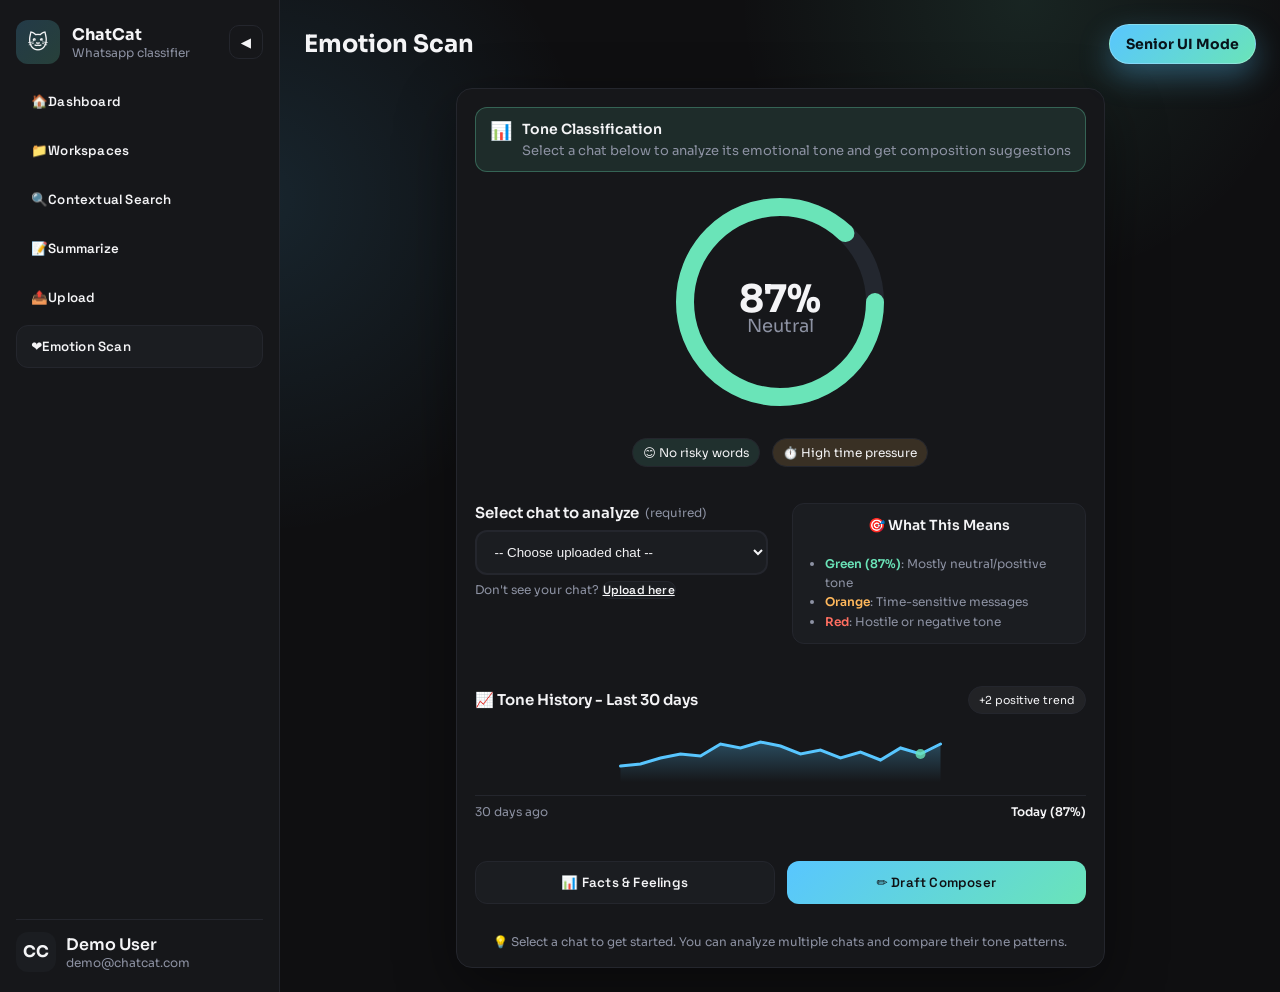
==== pages/emotion-scan.html @ b4cfa8ca "feat: made senior ui button bigger and more obvious for old people" ====
<!DOCTYPE html>
<html lang="en">
<head>
  <meta charset="UTF-8" />
  <meta name="viewport" content="width=device-width, initial-scale=1.0" />
  <title>ChatCat · Emotion Scan</title>
  <link rel="preconnect" href="https://fonts.googleapis.com" />
  <link rel="preconnect" href="https://fonts.gstatic.com" crossorigin />
  <link href="https://fonts.googleapis.com/css2?family=Sora:wght@400;500;600;700&family=Space+Grotesk:wght@400;500;600&display=swap" rel="stylesheet" />
  <link rel="stylesheet" href="../styles.css" />
</head>
<body>
  <div class="app" id="app">
    <aside class="sidebar" aria-label="Primary navigation">
      <div class="brand">
        <div class="logo">🐱</div>
        <div>
          <p class="brand__name">ChatCat</p>
          <p class="brand__meta">Whatsapp classifier</p>
        </div>
        <button class="sidebar__toggle" id="sidebarToggle" aria-label="Collapse sidebar">◀</button>
      </div>
      <nav class="nav">
        <button class="nav__item" data-page="dashboard" onclick="location.href='../index.html'">Dashboard</button>
        <button class="nav__item" data-page="workspaces" onclick="location.href='workspaces.html'">Workspaces</button>
        <button class="nav__item" data-page="search" onclick="location.href='contextual-search.html'">Contextual Search</button>
        <button class="nav__item" data-page="summarize" onclick="location.href='summarize.html'">Summarize</button>
        <button class="nav__item" data-page="upload" onclick="location.href='upload.html'">Upload</button>
        <button class="nav__item active" data-page="emotion" onclick="location.href='emotion-scan.html'">Emotion Scan</button>
      </nav>
      <div class="sidebar__footer">
        <div class="user">
          <div class="avatar">CC</div>
          <div>
            <p class="user__name">Demo User</p>
            <p class="user__meta">demo@chatcat.com</p>
          </div>
        </div>
      </div>
    </aside>

    <main class="main">
      <!-- EMOTION SCAN MULTI-PAGE -->
      <div class="page active" id="emotion-main" data-page="emotion-main">
        <header class="topbar">
          <h2>Emotion Scan</h2>
          <div class="topbar__actions">
            <label class="senior-toggle-btn">
              <input type="checkbox" class="senior-toggle-input" />
              <span>Senior UI Mode</span>
            </label>
          </div>
        </header>
        <section class="panel" style="max-width: 700px; margin: 0 auto;">
          <!-- Info banner -->
          <div style="background: rgba(106, 228, 184, 0.1); border: 1px solid rgba(106, 228, 184, 0.3); border-radius: 12px; padding: 12px 14px; margin-bottom: 20px; display: flex; gap: 10px; align-items: flex-start;">
            <span style="font-size: 18px; flex-shrink: 0;">📊</span>
            <div>
              <p style="margin: 0 0 4px; font-weight: 600; color: var(--text); font-size: 14px;">Tone Classification</p>
              <p style="margin: 0; font-size: 13px; color: var(--muted);">Select a chat below to analyze its emotional tone and get composition suggestions</p>
            </div>
          </div>

          <div style="display: flex; flex-direction: column; align-items: center; gap: 18px;">
            <!-- Main gauge -->
            <div style="width: 220px; height: 220px; position: relative;">
              <!-- SVG Circular Gauge -->
              <svg width="220" height="220" viewBox="0 0 220 220">
                <circle cx="110" cy="110" r="95" stroke="#23272f" stroke-width="18" fill="none"/>
                <circle cx="110" cy="110" r="95" stroke="#6ae4b8" stroke-width="18" fill="none" stroke-dasharray="597" stroke-dashoffset="78" stroke-linecap="round"/>
                <text x="110" y="110" text-anchor="middle" dominant-baseline="middle" font-size="38" font-weight="700" fill="#f4f4f6">87%</text>
                <text x="110" y="140" text-anchor="middle" font-size="18" fill="#8d92a3">Neutral</text>
              </svg>
              <div style="position: absolute; top: 0; left: 0; width: 100%; height: 100%; pointer-events: none;"></div>
            </div>

            <!-- Status badges -->
            <div style="display: flex; gap: 12px; margin-top: 8px; flex-wrap: wrap; justify-content: center;">
              <span class="pill pill--success" title="No risky or hostile words detected in this chat">😊 No risky words</span>
              <span class="pill pill--warning" title="High time-sensitive messages detected">⏱️ High time pressure</span>
            </div>

            <!-- Selection section -->
            <div style="display: flex; align-items: flex-start; gap: 24px; width: 100%; margin-top: 18px;">
              <div style="flex: 1;">
                <label for="chatSelect" class="muted" style="font-size: 15px; display: flex; align-items: center; gap: 6px;">
                  <span style="font-weight: 600; color: var(--text);">Select chat to analyze</span>
                  <span style="font-weight: 400; font-size: 12px;">(required)</span>
                </label>
                <select id="chatSelect" style="width: 100%; margin-top: 8px; padding: 12px 14px; border-radius: 12px; background: var(--panel-strong); color: var(--text); border: 2px solid var(--border); transition: all 0.2s; cursor: pointer;" title="Choose which WhatsApp export to analyze" onmouseover="this.style.borderColor='var(--accent)'" onmouseout="this.style.borderColor='var(--border)'">
                  <option value="">-- Choose uploaded chat --</option>
                  <option value="Sim Family GC">Sim Family GC (5 MB)</option>
                  <option value="Church Group">Church Group (15 MB)</option>
                  <option value="Work Group Chat">Work Group Chat (25 MB)</option>
                  <option value="Old Friends Reunion">Old Friends Reunion (5 MB)</option>
                  <option value="Mahjong Nights">Mahjong Nights (4 MB)</option>
                </select>
                <p class="muted" style="font-size: 12px; margin: 6px 0 0; text-align: left;">Don't see your chat? <button class="ghost" style="font-size: 12px; padding: 0; text-decoration: underline;" title="Upload more chats" onclick="location.href='upload.html'"">Upload here</button></p>
              </div>
              <div style="flex: 1;">
                <div class="card" style="min-height: 100px; display: flex; flex-direction: column;">
                  <h4 style="margin: 0 0 8px; font-size: 14px; font-weight: 600;">🎯 What This Means</h4>
                  <ul style="margin: 0; padding-left: 16px; color: var(--muted); font-size: 12px; line-height: 1.6; flex: 1;">
                    <li><span style="color: #6ae4b8; font-weight: 600;">Green (87%)</span>: Mostly neutral/positive tone</li>
                    <li><span style="color: #ffb85c; font-weight: 600;">Orange</span>: Time-sensitive messages</li>
                    <li><span style="color: #ff6f61; font-weight: 600;">Red</span>: Hostile or negative tone</li>
                  </ul>
                </div>
              </div>
            </div>

            <!-- Trend section -->
            <div style="width: 100%; margin-top: 24px;">
              <div style="display: flex; align-items: center; justify-content: space-between; margin-bottom: 12px;">
                <span style="font-weight: 600; color: var(--text); font-size: 15px;">📈 Tone History - Last 30 days</span>
                <span class="pill pill--ghost" style="font-size: 11px;">+2 positive trend</span>
              </div>
              <!-- Sparkline -->
              <svg width="100%" height="56" viewBox="0 0 320 56" style="background: none; margin-bottom: 8px;">
                <defs>
                  <linearGradient id="sparklineGradient" x1="0%" y1="0%" x2="0%" y2="100%">
                    <stop offset="0%" style="stop-color:#58c6ff;stop-opacity:0.3" />
                    <stop offset="100%" style="stop-color:#58c6ff;stop-opacity:0" />
                  </linearGradient>
                </defs>
                <polyline points="0,40 20,38 40,32 60,28 80,30 100,18 120,22 140,16 160,20 180,28 200,24 220,32 240,26 260,34 280,22 300,28 320,18" fill="none" stroke="#58c6ff" stroke-width="3" stroke-linecap="round"/>
                <polygon points="0,40 20,38 40,32 60,28 80,30 100,18 120,22 140,16 160,20 180,28 200,24 220,32 240,26 260,34 280,22 300,28 320,18 320,56 0,56" fill="url(#sparklineGradient)"/>
                <circle cx="300" cy="28" r="5" fill="#6ae4b8" opacity="0.8"/>
              </svg>
              <div style="display: flex; justify-content: space-between; padding-top: 8px; border-top: 1px solid var(--border);">
                <span class="muted" style="font-size: 12px;">30 days ago</span>
                <span class="muted" style="font-size: 12px; font-weight: 600; color: var(--text);">Today (87%)</span>
              </div>
            </div>

            <!-- Action buttons -->
            <div style="display: flex; gap: 12px; width: 100%; margin-top: 24px;">
              <button class="ghost" id="toFactsFeelingsBtn" style="flex: 1; padding: 12px 16px;" title="See facts, feelings, and action items from this chat">📊 Facts & Feelings</button>
              <button class="primary" id="toDraftComposerBtn" style="flex: 1; padding: 12px 16px;" title="Start composing a message with tone guidance">✏️ Draft Composer</button>
            </div>

            <!-- Help text -->
            <p class="muted" style="font-size: 12px; text-align: center; margin: 12px 0 0;">💡 Select a chat to get started. You can analyze multiple chats and compare their tone patterns.</p>
          </div>
        </section>
      </div>

      <!-- SCREEN 2: FACTS/FEELINGS/REQUESTS -->
      <div class="page" id="emotion-facts-feelings" data-page="emotion-facts-feelings">
        <header class="topbar">
          <button class="ghost" id="backToMainBtn" style="margin-right: 12px;" title="Return to tone analysis">← Back</button>
          <h2 id="s2ChatTitle">Chat Analysis</h2>
          <span class="pill pill--ghost" style="margin-left: auto;">⏱️ Last 24 hours</span>
        </header>

        <!-- Overview metrics -->
        <section class="panel">
          <div class="workspace-stat" style="margin-top: 0;">
            <div class="stat-box">
              <div class="stat-label">Events Detected</div>
              <p class="stat-value">24</p>
            </div>
            <div class="stat-box">
              <div class="stat-label">Tone Distribution</div>
              <p class="stat-value" style="font-size: 16px;">Mostly positive</p>
            </div>
            <div class="stat-box">
              <div class="stat-label">Action Items</div>
              <p class="stat-value">7</p>
            </div>
          </div>
        </section>

        <!-- Main content grid -->
        <section class="panel">
          <div style="display: grid; grid-template-columns: 1fr 1fr 1fr; gap: 20px;">
            
            <!-- FACTS Column -->
            <div style="display: flex; flex-direction: column;">
              <h3 style="margin: 0 0 14px; display: flex; align-items: center; gap: 8px;">
                <span style="font-size: 22px;">📅</span>
                <span>Facts</span>
                <span class="pill" style="margin-left: auto; font-size: 11px; padding: 4px 8px;">12</span>
              </h3>
              <div class="message-list" id="factsList" style="flex: 1; gap: 8px;">
                <div class="message-item" style="display: flex; justify-content: space-between; align-items: flex-start;">
                  <div style="flex: 1;">
                    <div class="message-sender" style="margin-bottom: 4px;">6:30 PM</div>
                    <p style="margin: 0; font-size: 14px;">Team meeting scheduled</p>
                  </div>
                </div>
                <div class="message-item" style="display: flex; justify-content: space-between; align-items: flex-start;">
                  <div style="flex: 1;">
                    <div class="message-sender" style="margin-bottom: 4px;">Dec 10</div>
                    <p style="margin: 0; font-size: 14px;">Project deadline moved</p>
                  </div>
                </div>
                <div class="message-item" style="display: flex; justify-content: space-between; align-items: flex-start;">
                  <div style="flex: 1;">
                    <div class="message-sender" style="margin-bottom: 4px;">Dec 8</div>
                    <p style="margin: 0; font-size: 14px;">Budget approval received</p>
                  </div>
                </div>
              </div>
              <p class="muted" style="font-size: 12px; margin-top: 10px; text-align: center;">← Scroll for more</p>
            </div>

            <!-- FEELINGS Column -->
            <div style="display: flex; flex-direction: column;">
              <h3 style="margin: 0 0 14px; display: flex; align-items: center; gap: 8px;">
                <span style="font-size: 22px;">❤️</span>
                <span>Feelings</span>
              </h3>
              <div id="feelingsList" style="flex: 1; display: flex; flex-direction: column; gap: 10px;">
                <div class="emotion__item" style="cursor: pointer; transition: all 0.2s;" onmouseover="this.style.borderColor='var(--accent)'" onmouseout="this.style.borderColor='var(--border)'">
                  <div style="display: flex; gap: 6px; align-items: center; margin-bottom: 8px;">
                    <span style="font-size: 20px;">😊</span>
                    <span style="font-size: 20px;">😌</span>
                  </div>
                  <p style="margin: 0; font-weight: 600; color: var(--text); font-size: 14px;">Optimistic & Relief</p>
                  <p style="margin: 4px 0 0; font-size: 12px; color: var(--muted);">8 messages</p>
                </div>
                <div class="emotion__item" style="cursor: pointer; transition: all 0.2s;" onmouseover="this.style.borderColor='var(--accent)'" onmouseout="this.style.borderColor='var(--border)'">
                  <div style="display: flex; gap: 6px; align-items: center; margin-bottom: 8px;">
                    <span style="font-size: 20px;">😰</span>
                  </div>
                  <p style="margin: 0; font-weight: 600; color: var(--text); font-size: 14px;">Worried</p>
                  <p style="margin: 4px 0 0; font-size: 12px; color: var(--muted);">2 messages</p>
                </div>
                <div class="emotion__item" style="cursor: pointer; transition: all 0.2s;" onmouseover="this.style.borderColor='var(--accent)'" onmouseout="this.style.borderColor='var(--border)'">
                  <div style="display: flex; gap: 6px; align-items: center; margin-bottom: 8px;">
                    <span style="font-size: 20px;">😐</span>
                  </div>
                  <p style="margin: 0; font-weight: 600; color: var(--text); font-size: 14px;">Neutral</p>
                  <p style="margin: 4px 0 0; font-size: 12px; color: var(--muted);">12 messages</p>
                </div>
              </div>
            </div>

            <!-- REQUESTS Column -->
            <div style="display: flex; flex-direction: column;">
              <h3 style="margin: 0 0 14px; display: flex; align-items: center; gap: 8px;">
                <span style="font-size: 22px;">📝</span>
                <span>Requests</span>
                <span class="pill pill--warning" style="margin-left: auto; font-size: 11px; padding: 4px 8px;">3 Open</span>
              </h3>
              <div class="message-list" id="requestsList" style="flex: 1; gap: 8px;">
                <div class="message-item" style="display: flex; flex-direction: column; gap: 8px;">
                  <p style="margin: 0; font-size: 14px; font-weight: 500;">Contact Jeff about budget</p>
                  <button class="primary" style="font-size: 11px; padding: 8px 12px; width: 100%;" title="Set a reminder for this action">🔔 Set Reminder</button>
                </div>
                <div class="message-item" style="display: flex; flex-direction: column; gap: 8px;">
                  <p style="margin: 0; font-size: 14px; font-weight: 500;">Follow up on client feedback</p>
                  <button class="primary" style="font-size: 11px; padding: 8px 12px; width: 100%;" title="Set a reminder for this action">🔔 Set Reminder</button>
                </div>
                <div class="message-item" style="display: flex; flex-direction: column; gap: 8px;">
                  <p style="margin: 0; font-size: 14px; font-weight: 500;">Review final designs</p>
                  <button class="primary" style="font-size: 11px; padding: 8px 12px; width: 100%;" title="Set a reminder for this action">🔔 Set Reminder</button>
                </div>
              </div>
            </div>
          </div>

          <!-- Timeline visualization -->
          <div style="margin-top: 24px; padding-top: 16px; border-top: 1px solid var(--border);">
            <h4 style="margin: 0 0 12px; display: flex; align-items: center; gap: 6px;">
              <span style="font-size: 16px;">⏰</span>
              Conversation Timeline
            </h4>
            <svg width="100%" height="60" viewBox="0 0 600 60" style="background: none; overflow: visible;">
              <!-- Background timeline -->
              <line x1="10" y1="30" x2="590" y2="30" stroke="var(--border)" stroke-width="2"/>
              
              <!-- Events on timeline -->
              <circle cx="50" cy="30" r="6" fill="#58c6ff" style="cursor: pointer;" title="Team meeting"/>
              <text x="50" y="48" text-anchor="middle" font-size="11" fill="var(--muted)">6:30 AM</text>
              
              <circle cx="150" cy="30" r="6" fill="#6ae4b8" style="cursor: pointer;" title="Positive feedback"/>
              <text x="150" y="48" text-anchor="middle" font-size="11" fill="var(--muted)">10 AM</text>
              
              <circle cx="280" cy="30" r="6" fill="#ffb85c" style="cursor: pointer;" title="Request for budget review"/>
              <text x="280" y="48" text-anchor="middle" font-size="11" fill="var(--muted)">2 PM</text>
              
              <circle cx="420" cy="30" r="6" fill="#6ae4b8" style="cursor: pointer;" title="Deadline extended"/>
              <text x="420" y="48" text-anchor="middle" font-size="11" fill="var(--muted)">6 PM</text>
              
              <circle cx="550" cy="30" r="6" fill="#58c6ff" style="cursor: pointer;" title="Final confirmation"/>
              <text x="550" y="48" text-anchor="middle" font-size="11" fill="var(--muted)">10 PM</text>
            </svg>
            <div style="display: flex; gap: 16px; margin-top: 12px; padding-top: 12px; border-top: 1px solid var(--border);">
              <div style="display: flex; align-items: center; gap: 6px; font-size: 12px;">
                <span style="width: 8px; height: 8px; border-radius: 50%; background: #58c6ff;"></span>
                <span class="muted">Neutral</span>
              </div>
              <div style="display: flex; align-items: center; gap: 6px; font-size: 12px;">
                <span style="width: 8px; height: 8px; border-radius: 50%; background: #6ae4b8;"></span>
                <span class="muted">Positive</span>
              </div>
              <div style="display: flex; align-items: center; gap: 6px; font-size: 12px;">
                <span style="width: 8px; height: 8px; border-radius: 50%; background: #ffb85c;"></span>
                <span class="muted">Action Needed</span>
              </div>
            </div>
          </div>
        </section>
      </div>

      <!-- SCREEN 3: DRAFT COMPOSER -->
      <div class="page" id="emotion-draft-composer" data-page="emotion-draft-composer">
        <header class="topbar">
          <button class="ghost" id="backToMainBtn2" style="margin-right: 12px;" title="Return to tone analysis">← Back</button>
          <h2>Draft Composer</h2>
          <span class="pill pill--ghost" style="margin-left: auto;" title="Compose and refine your message">📝 Step 2 of 4</span>
        </header>
        <section class="panel" style="max-width: 900px; margin: 0 auto;">
          <!-- Information banner -->
          <div style="background: rgba(106, 228, 184, 0.1); border: 1px solid rgba(106, 228, 184, 0.3); border-radius: 12px; padding: 12px 14px; margin-bottom: 20px; display: flex; gap: 10px; align-items: flex-start;">
            <span style="font-size: 18px; flex-shrink: 0;">💡</span>
            <div>
              <p style="margin: 0 0 4px; font-weight: 600; color: var(--text); font-size: 14px;">Tip: Choose a tone that matches your recipient</p>
              <p style="margin: 0; font-size: 13px; color: var(--muted);">The AI will help you refine your message in the next step</p>
            </div>
          </div>

          <div style="display: grid; grid-template-columns: 2fr 1fr; gap: 24px;">
            <!-- LEFT: Rich text editor -->
            <div>
              <label style="font-weight: 600; color: var(--text); font-size: 15px; display: block; margin-bottom: 8px; display: flex; align-items: center; gap: 6px;">
                <span>Compose your message</span>
                <span class="muted" style="font-weight: 400; font-size: 12px;">(approx. 80 chars)</span>
              </label>
              <div style="background: var(--panel-strong); border: 2px solid var(--border); border-radius: 12px; overflow: hidden; transition: all 0.2s;" onmouseover="this.style.borderColor='var(--accent)'" onmouseout="this.style.borderColor='var(--border)'">
                <div style="display: flex; gap: 8px; padding: 12px; border-bottom: 1px solid var(--border); background: var(--panel); flex-wrap: wrap;">
                  <button class="ghost" style="font-size: 12px; padding: 6px 8px; border-radius: 8px;" title="Bold text"><strong>B</strong></button>
                  <button class="ghost" style="font-size: 12px; padding: 6px 8px; border-radius: 8px;" title="Italic text"><em>I</em></button>
                  <button class="ghost" style="font-size: 12px; padding: 6px 8px; border-radius: 8px;" title="Underline text"><u>U</u></button>
                  <div style="width: 1px; background: var(--border);"></div>
                  <button class="ghost" style="font-size: 12px; padding: 6px 8px; border-radius: 8px;" title="Bullet list">∘ List</button>
                  <button class="ghost" style="font-size: 12px; padding: 6px 8px; border-radius: 8px;" title="Numbered list">1. List</button>
                </div>
                <textarea id="draftText" style="width: 100%; min-height: 180px; padding: 12px; border: none; background: var(--panel-strong); color: var(--text); resize: vertical; font-family: inherit; font-size: 14px; line-height: 1.6;" placeholder="Type your message here...&#10;Example: 'Can we discuss the budget proposal before Friday?'">This deadline is unreasonable pls lah what is this nonsense, I'm drowning in tasks and can't focus because ADHD brain says no.</textarea>
              </div>
              <div style="display: flex; justify-content: space-between; margin-top: 8px;">
                <span class="muted" style="font-size: 12px;">Character count: <span id="charCount">147</span>/500</span>
                <button class="ghost" style="font-size: 12px;" title="Clear message">Clear</button>
              </div>
            </div>

            <!-- RIGHT: Tone presets & settings -->
            <div style="display: flex; flex-direction: column;">
              <label style="font-weight: 600; color: var(--text); font-size: 15px; display: block; margin-bottom: 10px; display: flex; align-items: center; gap: 6px;">
                <span>Tone</span>
                <span class="muted" style="font-weight: 400; font-size: 12px;">(required)</span>
              </label>
              <div style="display: flex; flex-direction: column; gap: 8px; margin-bottom: 20px;">
                <button class="pill" style="justify-content: flex-start; padding: 12px 14px; border-radius: 12px; background: transparent; border: 1px solid var(--border); transition: all 0.2s; cursor: pointer;" title="Charming, warm tone" onmouseover="this.style.borderColor='var(--accent)'" onmouseout="this.style.borderColor='var(--border)'">💋 Flirty</button>
                <button class="pill" style="justify-content: flex-start; padding: 12px 14px; border-radius: 12px; background: var(--panel-strong); border: 2px solid var(--accent);" title="Selected tone">😊 Friendly</button>
                <button class="pill" style="justify-content: flex-start; padding: 12px 14px; border-radius: 12px; background: transparent; border: 1px solid var(--border); transition: all 0.2s; cursor: pointer;" title="Professional, formal tone" onmouseover="this.style.borderColor='var(--accent)'" onmouseout="this.style.borderColor='var(--border)'">💼 Work</button>
                <button class="pill" style="justify-content: flex-start; padding: 12px 14px; border-radius: 12px; background: transparent; border: 1px solid var(--border); transition: all 0.2s; cursor: pointer;" title="Casual, warm tone" onmouseover="this.style.borderColor='var(--accent)'" onmouseout="this.style.borderColor='var(--border)'">👨‍👩‍👧 Family</button>
              </div>

              <label style="font-weight: 600; color: var(--text); font-size: 15px; display: block; margin-bottom: 10px; display: flex; align-items: center; gap: 6px;">
                <span>Recipient</span>
                <span class="muted" style="font-weight: 400; font-size: 12px;">(optional)</span>
              </label>
              <select style="width: 100%; padding: 10px 12px; border-radius: 10px; background: var(--panel-strong); color: var(--text); border: 2px solid var(--border); margin-bottom: 20px; cursor: pointer; transition: all 0.2s;" title="Select who will receive this message">
                <option>-- Select recipient --</option>
                <option>Jeff (Manager)</option>
                <option>Team (5 people)</option>
                <option>Client</option>
              </select>
              <button class="primary block" id="toRewriteSuggestionsBtn" style="margin-top: auto;" title="Get AI suggestions for your message">→ View Suggestions</button>
            </div>
          </div>
        </section>
      </div>

      <!-- SCREEN 4: REWRITE SUGGESTIONS -->
      <div class="page" id="emotion-rewrite" data-page="emotion-rewrite">
        <header class="topbar">
          <button class="ghost" id="backToComposerBtn" style="margin-right: 12px;" title="Edit your message">← Back</button>
          <h2>Rewrite Suggestions</h2>
          <span class="pill pill--ghost" style="margin-left: auto;" title="AI-powered refinements">🤖 Step 3 of 4</span>
        </header>
        <section class="panel" style="max-width: 1000px; margin: 0 auto;">
          <!-- Comparison info -->
          <div style="background: rgba(88, 198, 255, 0.1); border: 1px solid rgba(88, 198, 255, 0.3); border-radius: 12px; padding: 12px 14px; margin-bottom: 20px; display: flex; gap: 10px; align-items: flex-start;">
            <span style="font-size: 18px; flex-shrink: 0;">✨</span>
            <div>
              <p style="margin: 0 0 4px; font-weight: 600; color: var(--text); font-size: 14px;">AI-refined version</p>
              <p style="margin: 0; font-size: 13px; color: var(--muted);">Compare your original with the suggested rewrite. Edit to fit your style.</p>
            </div>
          </div>

          <div style="display: grid; grid-template-columns: 1.2fr 1.2fr 0.8fr; gap: 20px;">
            <!-- LEFT: Original -->
            <div>
              <h4 style="margin: 0 0 12px; display: flex; align-items: center; gap: 6px;">
                <span>Your Original</span>
                <span class="muted" style="font-size: 12px; font-weight: 400;">(147 chars)</span>
              </h4>
              <div style="padding: 14px; border-radius: 12px; background: var(--panel-strong); border: 1px solid var(--border); min-height: 180px; color: var(--muted); font-size: 14px; line-height: 1.6;">
                <p style="margin: 0;">This deadline is unreasonable pls lah what is this nonsense, I'm drowning in tasks and can't focus because ADHD brain says no.</p>
              </div>
              <div style="display: flex; gap: 8px; margin-top: 10px;">
                <span class="pill pill--ghost" style="font-size: 11px;">More verbose</span>
                <span class="pill pill--ghost" style="font-size: 11px;">Cautious tone</span>
              </div>
            </div>

            <!-- CENTER: Suggested -->
            <div>
              <h4 style="margin: 0 0 12px; display: flex; align-items: center; gap: 6px;">
                <span>✨ Suggested</span>
                <span class="muted" style="font-size: 12px; font-weight: 400;">(84 chars)</span>
              </h4>
              <textarea style="width: 100%; min-height: 180px; padding: 14px; border-radius: 12px; background: var(--panel-strong); border: 2px solid var(--accent); color: var(--text); resize: none; font-size: 14px; line-height: 1.6; font-family: inherit;" title="Edit this suggestion to your liking">I wanted to discuss the deadline for the project. I'm currently managing multiple priorities and finding it challenging to focus due to ADHD-related difficulties. Could we review the timeline or priorities to ensure quality delivery?</textarea>
              <div style="display: flex; gap: 8px; margin-top: 10px;">
                <span class="pill pill--success" style="font-size: 11px;">37% shorter</span>
                <span class="pill pill--success" style="font-size: 11px;">Clear & direct</span>
              </div>
            </div>

            <!-- RIGHT: Tone options -->
            <div style="display: flex; flex-direction: column;">
              <h4 style="margin: 0 0 12px; display: flex; align-items: center; gap: 6px;">
                <span>Tone</span>
              </h4>
              <div style="display: flex; flex-direction: column; gap: 8px; margin-bottom: 20px;">
                <button class="pill" style="justify-content: center; padding: 10px 12px; border-radius: 10px; background: linear-gradient(135deg, rgba(88, 198, 255, 0.15), rgba(106, 228, 184, 0.15)); border: 2px solid var(--accent); cursor: pointer; transition: all 0.2s;" title="Selected: Direct and to the point">Direct</button>
                <button class="pill" style="justify-content: center; padding: 10px 12px; border-radius: 10px; background: transparent; border: 1px solid var(--border); cursor: pointer; transition: all 0.2s;" title="Polite and courteous">Polite</button>
                <button class="pill" style="justify-content: center; padding: 10px 12px; border-radius: 10px; background: transparent; border: 1px solid var(--border); cursor: pointer; transition: all 0.2s;" title="Relaxed and friendly">Casual</button>
              </div>
              <button class="primary block" id="toPreviewBtn" style="margin-top: auto;" title="Accept this version and proceed">→ Use This Version</button>
              <button class="ghost block" id="editDraftBtn" style="margin-top: 8px;" title="Edit message again">← Edit Draft</button>
            </div>
          </div>
        </section>
      </div>

      <!-- SCREEN 5: PRE-SEND PREVIEW -->
      <div class="page" id="emotion-preview" data-page="emotion-preview">
        <header class="topbar">
          <button class="ghost" id="backToRewriteBtn" style="margin-right: 12px;" title="Adjust refinements">← Back</button>
          <h2>Ready to Send</h2>
          <span class="pill pill--success" style="margin-left: auto;" title="Final step">✓ Step 4 of 4</span>
        </header>
        <section class="panel" style="max-width: 650px; margin: 0 auto;">
          <!-- Success banner -->
          <div style="background: rgba(106, 228, 184, 0.1); border: 1px solid rgba(106, 228, 184, 0.3); border-radius: 12px; padding: 14px 16px; margin-bottom: 20px; display: flex; gap: 10px; align-items: flex-start;">
            <span style="font-size: 20px; flex-shrink: 0;">✓</span>
            <div>
              <p style="margin: 0 0 4px; font-weight: 600; color: var(--text); font-size: 14px;">Message ready to send</p>
              <p style="margin: 0; font-size: 13px; color: var(--muted);">Your message is clear and well-toned. You can send it now or make final adjustments.</p>
            </div>
          </div>

          <div style="display: flex; flex-direction: column; align-items: center; gap: 18px;">
            <!-- Message preview in chat bubble -->
            <div style="width: 100%; max-width: 480px;">
              <p class="muted" style="font-size: 12px; margin: 0 0 8px; text-align: center;">Message preview</p>
              <div style="background: linear-gradient(135deg, rgba(88, 198, 255, 0.12), rgba(106, 228, 184, 0.08)); border: 1px solid var(--border); border-radius: 16px; padding: 16px 18px; width: 100%;">
                <p style="margin: 0; font-size: 15px; line-height: 1.6; color: var(--text); font-weight: 500;">I wanted to discuss the deadline for [project]. I'm currently managing multiple priorities and finding it challenging to focus due to ADHD-related difficulties. Could we review the timeline or priorities to ensure quality delivery?</p>
              </div>
            </div>

            <!-- Tone & recipient info -->
            <div style="display: flex; gap: 12px; width: 100%; justify-content: center;">
              <div style="display: flex; align-items: center; gap: 8px; padding: 10px 14px; border-radius: 20px; background: var(--panel-strong); border: 1px solid var(--border);">
                <span style="width: 8px; height: 8px; border-radius: 50%; background: #58c6ff;"></span>
                <span style="font-weight: 600; font-size: 13px; color: var(--text);">Direct & Professional</span>
              </div>
              <div style="display: flex; align-items: center; gap: 8px; padding: 10px 14px; border-radius: 20px; background: var(--panel-strong); border: 1px solid var(--border);">
                <span style="font-size: 16px;">👤</span>
                <span style="font-weight: 600; font-size: 13px; color: var(--text);">Jeff (Manager)</span>
              </div>
            </div>

            <!-- Tone adjustments -->
            <div style="width: 100%; background: var(--panel-strong); border: 1px solid var(--border); border-radius: 12px; padding: 14px;">
              <p style="margin: 0 0 12px; font-weight: 600; color: var(--text); font-size: 13px;">Fine-tune tone (optional)</p>
              <div style="display: flex; gap: 8px;">
                <label class="toggle" style="margin: 0; flex: 1;" title="Make the message more friendly">
                  <input type="radio" name="adjustment" />
                  <span>Soften tone</span>
                </label>
                <label class="toggle" style="margin: 0; flex: 1;" title="Reduce word count">
                  <input type="radio" name="adjustment" />
                  <span>More concise</span>
                </label>
              </div>
            </div>

            <!-- Action buttons -->
            <div style="display: flex; gap: 12px; width: 100%;">
              <button class="primary" style="flex: 1; padding: 12px 16px;" title="Copy message to clipboard">📋 Copy to Clipboard</button>
              <button class="ghost" id="backToComposerFromPreviewBtn" style="flex: 1; padding: 12px 16px;" title="Go back and edit">✏️ Edit</button>
            </div>

            <!-- Info text -->
            <p class="muted" style="font-size: 12px; text-align: center; margin: 0;">💡 Copy your message and send it through your messaging app</p>
          </div>
        </section>
      </div>

    </main>
  </div>

  <div class="toast-container" id="toastContainer"></div>
  <script src="../script-shared.js"></script>
  <script src="../pages-shared.js"></script>
  <script src="emotion-scan-script.js"></script>
</body>
</html>
---- styles.css ----
:root {
  --bg: #0f0f11;
  --panel: #16171a;
  --panel-strong: #1b1d21;
  --text: #f4f4f6;
  --muted: #8d92a3;
  --accent: #58c6ff;
  --accent-2: #6ae4b8;
  --warning: #ffb85c;
  --danger: #ff6f61;
  --border: #24262d;
  --radius: 16px;
  --shadow: 0 20px 60px rgba(0, 0, 0, 0.4);
  --font-1: 'Sora', 'Space Grotesk', system-ui, -apple-system, sans-serif;
  --font-2: 'Space Grotesk', 'Sora', system-ui, -apple-system, sans-serif;
}

* { box-sizing: border-box; }
body {
  margin: 0;
  background: radial-gradient(circle at 20% 20%, rgba(88, 198, 255, 0.12), transparent 26%),
    radial-gradient(circle at 80% 0%, rgba(106, 228, 184, 0.1), transparent 20%),
    var(--bg);
  color: var(--text);
  font-family: var(--font-1);
  -webkit-font-smoothing: antialiased;
}

.login-overlay {
  position: fixed;
  inset: 0;
  display: flex;
  align-items: center;
  justify-content: center;
  background: radial-gradient(circle at 20% 20%, rgba(88, 198, 255, 0.14), transparent 30%),
    radial-gradient(circle at 70% 0%, rgba(106, 228, 184, 0.12), transparent 30%),
    rgba(15, 15, 17, 0.92);
  backdrop-filter: blur(10px);
  z-index: 2000;
}

.login-card {
  width: min(440px, 94%);
  background: var(--panel);
  border: 1px solid var(--border);
  border-radius: 20px;
  padding: 24px;
  box-shadow: var(--shadow);
  display: flex;
  flex-direction: column;
  gap: 12px;
}

.login-brand {
  display: flex;
  align-items: center;
  gap: 12px;
}

.login-logo {
  width: 52px;
  height: 52px;
  border-radius: 14px;
  display: grid;
  place-items: center;
  background: linear-gradient(135deg, rgba(88, 198, 255, 0.24), rgba(106, 228, 184, 0.2));
  font-size: 22px;
}

.login-fields {
  display: flex;
  flex-direction: column;
  gap: 10px;
}

.login-fields input {
  padding: 12px 14px;
  border-radius: 12px;
  border: 1px solid var(--border);
  background: var(--panel-strong);
  color: var(--text);
}

.login-card .block { width: 100%; }

.app {
  display: grid;
  grid-template-columns: 280px 1fr;
  min-height: 100vh;
  transition: grid-template-columns 0.3s ease;
}

.app .sidebar.collapsed ~ .main {
  width: calc(100% - 86px);
}

.sidebar.collapsed ~ .main {
  grid-column: 2;
}

.sidebar {
  background: var(--panel);
  border-right: 1px solid var(--border);
  padding: 20px 16px;
  display: flex;
  flex-direction: column;
  gap: 16px;
}

.brand {
  display: flex;
  align-items: center;
  gap: 12px;
}

.logo {
  width: 44px;
  height: 44px;
  display: grid;
  place-items: center;
  background: linear-gradient(135deg, rgba(88, 198, 255, 0.2), rgba(106, 228, 184, 0.2));
  border-radius: 12px;
  font-size: 20px;
}

.brand__name { margin: 0; font-weight: 700; }
.brand__meta { margin: 0; color: var(--muted); font-size: 12px; }

.sidebar__toggle {
  margin-left: auto;
  background: transparent;
  border: 1px solid var(--border);
  color: var(--text);
  border-radius: 10px;
  width: 34px;
  height: 34px;
  cursor: pointer;
}

.nav { display: flex; flex-direction: column; gap: 6px; }
.nav__item {
  text-align: left;
  background: transparent;
  border: 1px solid transparent;
  color: var(--text);
  padding: 12px 14px;
  border-radius: 12px;
  cursor: pointer;
  transition: background 0.2s, border 0.2s;
}
.nav__item:hover { background: var(--panel-strong); }
.nav__item.active { border: 1px solid var(--border); background: var(--panel-strong); }

/* Collapsed sidebar with icons */
.sidebar.collapsed {
  width: 86px !important;
  padding: 16px 10px !important;
}

.sidebar.collapsed .brand { 
  display: flex !important;
  flex-direction: column;
  align-items: center;
  gap: 12px;
  margin-bottom: 20px;
}

.sidebar.collapsed .logo { display: none; }
.sidebar.collapsed .brand > div { display: none; }
.sidebar.collapsed .sidebar__toggle { 
  display: block !important;
  margin: 0 !important;
}

.sidebar.collapsed .brand__name, 
.sidebar.collapsed .brand__meta, 
.sidebar.collapsed .user__name, 
.sidebar.collapsed .user__meta, 
.sidebar.collapsed .toggle span { display: none; }

.sidebar.collapsed .nav__item {
  padding: 14px !important;
  font-size: 0;
  height: 50px;
  width: 50px;
  display: flex;
  align-items: center;
  justify-content: center;
  border-radius: 12px;
  position: relative;
}

.sidebar.collapsed .nav__item::before {
  font-size: 28px;
  line-height: 1;
}

/* Icons for collapsed sidebar */
.nav__item[data-page="dashboard"]::before { content: '🏠'; }
.nav__item[data-page="workspaces"]::before { content: '📁'; }
.nav__item[data-page="search"]::before { content: '🔍'; }
.nav__item[data-page="summarize"]::before { content: '📝'; }
.nav__item[data-page="upload"]::before { content: '📤'; }
.nav__item[data-page="emotion"]::before { content: '❤️'; }

.sidebar.collapsed .sidebar__footer { display: none; }

.sidebar__footer {
  margin-top: auto;
  display: flex;
  flex-direction: column;
  gap: 10px;
  border-top: 1px solid var(--border);
  padding-top: 12px;
}

.toggle { display: flex; align-items: center; gap: 8px; color: var(--muted); font-size: 14px; }
.toggle input { accent-color: var(--accent); width: 18px; height: 18px; }

.user { display: flex; align-items: center; gap: 10px; }
.avatar {
  width: 40px;
  height: 40px;
  border-radius: 12px;
  background: var(--panel-strong);
  display: grid;
  place-items: center;
  font-weight: 700;
}
.user__name { margin: 0; font-weight: 600; }
.user__meta { margin: 0; color: var(--muted); font-size: 12px; }

.main { padding: 24px; display: flex; flex-direction: column; gap: 24px; }

.page { display: none; }
.page.active { display: flex; flex-direction: column; gap: 24px; }

.senior-view { display: none; }
.senior-view.active { 
  display: flex; 
  align-items: center; 
  justify-content: center; 
  height: 100vh; 
  position: fixed;
  top: 0;
  left: 0;
  right: 0;
  bottom: 0;
  background: var(--bg);
  z-index: 1000;
}

.senior-grid {
  display: grid;
  grid-template-columns: repeat(3, 1fr);
  gap: 60px;
  padding: 40px;
  max-width: 1200px;
}

.senior-feature {
  display: flex;
  flex-direction: column;
  align-items: center;
  gap: 24px;
  padding: 50px 40px;
  border-radius: 32px;
  background: linear-gradient(135deg, var(--panel-strong), var(--panel));
  border: 3px solid var(--border);
  cursor: pointer;
  transition: all 0.3s;
}

.senior-feature:hover {
  background: linear-gradient(135deg, var(--panel), var(--panel-strong));
  border-color: var(--accent);
  transform: translateY(-10px);
  box-shadow: 0 30px 80px rgba(88, 198, 255, 0.25);
}

.senior-feature:active {
  transform: translateY(-4px);
}

.senior-icon {
  font-size: 96px;
  line-height: 1;
}

.senior-feature p {
  margin: 0;
  font-size: 32px;
  font-weight: 700;
  text-align: center;
}

.back-to-senior {
  font-size: 18px !important;
  padding: 10px 18px !important;
}

.topbar { display: flex; align-items: center; gap: 12px; }
.topbar h2 { margin: 0; }
.topbar h3 { margin: 0; }
.search { flex: 1; display: flex; gap: 8px; }
.search input {
  flex: 1;
  padding: 14px 14px;
  border-radius: 12px;
  border: 1px solid var(--border);
  background: var(--panel);
  color: var(--text);
}
.search button {
  width: 48px;
  border-radius: 12px;
  border: 1px solid var(--border);
  background: var(--panel);
  color: var(--text);
  cursor: pointer;
}
.topbar__actions { display: flex; gap: 10px; align-items: center; margin-left: auto; }

.senior-toggle-btn {
  position: relative;
  display: inline-flex;
  align-items: center;
  gap: 10px;
  padding: 10px 16px;
  border-radius: 999px;
  background: linear-gradient(135deg, #58c6ff, #6ae4b8);
  color: #08131a;
  font-weight: 700;
  font-size: 14px;
  border: 1px solid rgba(255, 255, 255, 0.25);
  box-shadow: 0 12px 30px rgba(88, 198, 255, 0.35);
  cursor: pointer;
  transition: transform 0.2s ease, filter 0.2s ease, box-shadow 0.2s ease;
}

.senior-toggle-btn:hover {
  filter: brightness(1.05);
  transform: translateY(-1px);
  box-shadow: 0 16px 40px rgba(88, 198, 255, 0.45);
}

.senior-toggle-btn:focus-within {
  outline: 3px solid rgba(88, 198, 255, 0.55);
  outline-offset: 2px;
}

.senior-toggle-btn input {
  position: absolute;
  opacity: 0;
  pointer-events: none;
}

.senior-toggle-btn span {
  display: inline-flex;
  align-items: center;
  gap: 8px;
}

.hero {
  display: grid;
  grid-template-columns: 1.6fr 1fr;
  gap: 24px;
  padding: 24px;
  background: linear-gradient(120deg, rgba(88, 198, 255, 0.12), rgba(106, 228, 184, 0.1)), var(--panel);
  border: 1px solid var(--border);
  border-radius: var(--radius);
  box-shadow: var(--shadow);
}

.hero__side {
  display: flex;
  align-items: stretch;
}

.hero__panel {
  width: 100%;
  padding: 16px;
  border-radius: 14px;
  background: var(--panel-strong);
  border: 1px solid var(--border);
}

.hero__panel h3 {
  margin: 0 0 10px;
  font-size: 16px;
}

.hero__steps {
  margin: 0;
  padding-left: 18px;
  color: var(--muted);
  font-size: 13px;
  line-height: 1.6;
}

.eyebrow { margin: 0; color: var(--muted); font-size: 14px; letter-spacing: 0.5px; }
.hero h1 { margin: 6px 0 8px; font-size: 28px; }
.hero__cta { display: flex; flex-wrap: wrap; gap: 10px; margin-top: 12px; }
.hero__stats { display: grid; grid-template-columns: repeat(3, 1fr); gap: 12px; }
.stat {
  padding: 14px;
  background: var(--panel-strong);
  border: 1px solid var(--border);
  border-radius: 14px;
}
.stat__value { margin: 4px 0; font-size: 26px; font-weight: 700; }

.panel {
  background: var(--panel);
  border: 1px solid var(--border);
  border-radius: var(--radius);
  padding: 18px;
  box-shadow: var(--shadow);
}

.panel__header {
  display: flex;
  align-items: center;
  justify-content: space-between;
  margin-bottom: 12px;
}

.grid { display: grid; grid-template-columns: repeat(auto-fit, minmax(280px, 1fr)); gap: 16px; }
.layout { display: grid; grid-template-columns: 2fr 1fr; gap: 16px; }

.chips { display: flex; gap: 8px; flex-wrap: wrap; }
.chip {
  padding: 10px 12px;
  border-radius: 12px;
  background: var(--panel-strong);
  border: 1px solid var(--border);
  display: inline-flex;
  gap: 6px;
  align-items: center;
}
.chip .dot { width: 8px; height: 8px; border-radius: 999px; background: var(--accent); }

.dropzone {
  border: 1px dashed var(--border);
  border-radius: 12px;
  padding: 18px;
  color: var(--muted);
  text-align: center;
  background: var(--panel-strong);
}

.list { list-style: none; margin: 12px 0 0; padding: 0; display: flex; flex-direction: column; gap: 10px; }
.list__item {
  display: flex;
  justify-content: space-between;
  padding: 12px;
  border-radius: 12px;
  background: var(--panel-strong);
  border: 1px solid var(--border);
}

.contextual { display: grid; grid-template-columns: repeat(auto-fit, minmax(260px, 1fr)); gap: 12px; }
.card {
  padding: 14px;
  border-radius: 12px;
  border: 1px solid var(--border);
  background: var(--panel-strong);
}
.card__title { margin: 0 0 6px; font-weight: 600; }
.card__meta { margin: 0; color: var(--muted); font-size: 13px; }

.attachments { display: flex; flex-direction: column; gap: 10px; }
.attachment {
  display: flex;
  align-items: center;
  gap: 12px;
  padding: 12px;
  border-radius: 12px;
  border: 1px solid var(--border);
  background: var(--panel-strong);
}
.thumb {
  width: 52px;
  height: 52px;
  border-radius: 12px;
  background: linear-gradient(135deg, rgba(88, 198, 255, 0.2), rgba(106, 228, 184, 0.2));
  display: grid;
  place-items: center;
  font-weight: 700;
}

.attachment__meta { flex: 1; }
.attachment__title { margin: 0; font-weight: 600; }
.attachment__subtitle { margin: 2px 0 0; color: var(--muted); font-size: 13px; }
.tag { padding: 6px 10px; border-radius: 999px; background: rgba(88, 198, 255, 0.1); color: var(--text); border: 1px solid var(--border); font-size: 12px; }

.emotion { display: flex; flex-direction: column; gap: 10px; }
.emotion__item {
  padding: 12px;
  border-radius: 12px;
  background: var(--panel-strong);
  border: 1px solid var(--border);
}
.emotion__title { margin: 0; font-weight: 600; }
.emotion__tone { margin: 4px 0 0; color: var(--muted); font-size: 13px; }

.prompt {
  width: 100%;
  padding: 12px;
  border-radius: 12px;
  border: 1px solid var(--border);
  background: var(--panel-strong);
  color: var(--text);
  margin-top: 10px;
}

button {
  font-family: var(--font-2);
  font-weight: 600;
  letter-spacing: 0.2px;
}
button.primary {
  background: linear-gradient(135deg, #58c6ff, #6ae4b8);
  color: #0f1114;
  border: none;
  padding: 12px 16px;
  border-radius: 12px;
  cursor: pointer;
}

button.primary.is-loading {
  opacity: 0.7;
  cursor: wait;
}
button.secondary {
  background: transparent;
  color: var(--text);
  border: 1px solid var(--border);
  padding: 12px 16px;
  border-radius: 12px;
  cursor: pointer;
}
button.ghost {
  background: var(--panel-strong);
  color: var(--text);
  border: 1px solid var(--border);
  padding: 10px 12px;
  border-radius: 12px;
  cursor: pointer;
  transition: all 0.2s;
}
button.ghost:hover {
  border-color: var(--text);
  background: var(--panel);
}
button.danger {
  color: var(--danger);
}
button.danger:hover {
  border-color: var(--danger);
  background: rgba(255, 111, 97, 0.1);
}
button.block { width: 100%; margin-top: 10px; }

.pill {
  display: inline-flex;
  align-items: center;
  gap: 6px;
  padding: 6px 10px;
  border-radius: 999px;
  background: rgba(88, 198, 255, 0.1);
  border: 1px solid var(--border);
  color: var(--text);
  font-size: 12px;
}
.pill--success { background: rgba(106, 228, 184, 0.12); }
.pill--warning { background: rgba(255, 184, 92, 0.15); }
.pill--ghost { background: rgba(255, 255, 255, 0.05); }

.muted { color: var(--muted); margin: 0; }

.search-panel {
  display: flex;
  gap: 10px;
  flex-wrap: wrap;
}

.search-panel input {
  flex: 1;
  min-width: 200px;
  padding: 12px;
  border-radius: 12px;
  border: 1px solid var(--border);
  background: var(--panel-strong);
  color: var(--text);
}

#searchResultsPanel {
  display: none;
}

#searchResultsPanel.active {
  display: block;
}

.dashboard-grid {
  display: grid;
  grid-template-columns: repeat(auto-fit, minmax(240px, 1fr));
  gap: 16px;
  margin-top: 12px;
}

.dashboard-card {
  padding: 20px;
  border-radius: 16px;
  background: var(--panel-strong);
  border: 1px solid var(--border);
  cursor: pointer;
  transition: all 0.3s;
  text-align: left;
  display: flex;
  flex-direction: column;
  gap: 12px;
  align-items: flex-start;
  color: var(--text);
}

.dashboard-card:hover {
  background: var(--panel);
  border-color: var(--accent);
  transform: translateY(-2px);
}

.dashboard-icon {
  font-size: 32px;
}

.dashboard-card h4 {
  margin: 0;
  font-size: 16px;
  font-weight: 600;
  color: var(--text);
}

.dashboard-card p {
  margin: 0;
  font-size: 13px;
  color: var(--muted);
}

.summarize-layout {
  display: grid;
  grid-template-columns: minmax(260px, 1fr) minmax(260px, 1fr);
  gap: 20px;
}

.summarize-column {
  display: flex;
  flex-direction: column;
  gap: 14px;
}

.chat-list {
  display: flex;
  flex-direction: column;
  gap: 10px;
}

.chat-card {
  padding: 14px;
  border-radius: 12px;
  border: 1px solid var(--border);
  background: var(--panel-strong);
  cursor: pointer;
  transition: all 0.2s ease;
}

.chat-card:hover {
  border-color: var(--accent);
  background: var(--panel);
}

.chat-card.active {
  border-color: var(--accent);
  box-shadow: 0 0 0 1px rgba(88, 198, 255, 0.3);
}

.chat-card-title {
  margin: 0 0 4px;
  font-weight: 600;
  font-size: 14px;
}

.chat-card-meta {
  margin: 0;
  color: var(--muted);
  font-size: 12px;
}

.summarize-form {
  display: flex;
  flex-direction: column;
  gap: 12px;
}

.summarize-form label {
  font-size: 13px;
  color: var(--muted);
}

.helper {
  margin: 6px 0 0;
  font-size: 12px;
  color: var(--muted);
}

.stepper {
  display: flex;
  gap: 10px;
  flex-wrap: wrap;
}

.step {
  display: inline-flex;
  align-items: center;
  gap: 8px;
  padding: 8px 12px;
  border-radius: 999px;
  border: 1px solid var(--border);
  background: var(--panel-strong);
  color: var(--muted);
  font-size: 12px;
}

.step__num {
  width: 20px;
  height: 20px;
  display: grid;
  place-items: center;
  border-radius: 999px;
  background: rgba(88, 198, 255, 0.15);
  color: var(--text);
  font-weight: 600;
  font-size: 11px;
}

.step.active {
  border-color: var(--accent);
  color: var(--text);
}

.step.done {
  border-color: rgba(106, 228, 184, 0.6);
  color: var(--text);
}

.step.done .step__num {
  background: rgba(106, 228, 184, 0.25);
}

.summarize-form input[type="text"],
.summarize-form input[type="date"] {
  width: 100%;
  padding: 12px 14px;
  border-radius: 12px;
  border: 1px solid var(--border);
  background: var(--panel-strong);
  color: var(--text);
}

.input-error {
  border-color: var(--danger) !important;
  box-shadow: 0 0 0 2px rgba(255, 111, 97, 0.2);
}

.date-row {
  display: grid;
  grid-template-columns: repeat(auto-fit, minmax(140px, 1fr));
  gap: 12px;
}

.summary-preview {
  border-radius: 12px;
  border: 1px dashed var(--border);
  padding: 12px 14px;
  background: rgba(88, 198, 255, 0.05);
  font-size: 13px;
  color: var(--muted);
}


.summary-actions {
  display: flex;
  gap: 10px;
  align-items: center;
}

#readAloudBtn {
  display: none;
}

.senior #readAloudBtn {
  display: inline-flex;
}

.chatbot-window {
  display: flex;
  flex-direction: column;
  gap: 16px;
}

.chatbot-thread {
  border-radius: 12px;
  border: 1px solid var(--border);
  background: var(--panel-strong);
  padding: 16px;
  min-height: 240px;
  max-height: 360px;
  overflow-y: auto;
  display: flex;
  flex-direction: column;
  gap: 12px;
}

.chatbot-message {
  max-width: 80%;
  padding: 12px 14px;
  border-radius: 14px;
  font-size: 13px;
  line-height: 1.5;
}

.chatbot-message.bot {
  background: rgba(88, 198, 255, 0.08);
  border: 1px solid rgba(88, 198, 255, 0.2);
  color: var(--text);
}

.chatbot-message.user {
  align-self: flex-end;
  background: rgba(106, 228, 184, 0.18);
  border: 1px solid rgba(106, 228, 184, 0.3);
  color: var(--text);
}

.chatbot-input {
  display: grid;
  grid-template-columns: 1fr auto;
  gap: 10px;
}

.chatbot-input input {
  padding: 12px 14px;
  border-radius: 12px;
  border: 1px solid var(--border);
  background: var(--panel-strong);
  color: var(--text);
}

@media (max-width: 900px) {
  .summarize-layout {
    grid-template-columns: 1fr;
  }
}

.workspace-form {
  display: flex;
  gap: 10px;
  margin-bottom: 16px;
}

.workspace-form input {
  flex: 1;
  padding: 12px;
  border-radius: 12px;
  border: 1px solid var(--border);
  background: var(--panel-strong);
  color: var(--text);
}

.workspaces-list {
  display: flex;
  flex-direction: column;
  gap: 10px;
}

.workspace-item {
  display: flex;
  align-items: center;
  justify-content: space-between;
  padding: 12px;
  border-radius: 12px;
  background: var(--panel-strong);
  border: 1px solid var(--border);
}

.workspace-item-info {
  display: flex;
  align-items: center;
  gap: 12px;
  flex: 1;
  cursor: pointer;
}

.workspace-item-info:hover {
  opacity: 0.8;
}

.workspace-item-name {
  font-weight: 600;
}

.workspace-item-count {
  color: var(--muted);
  font-size: 13px;
}

.workspace-item-actions {
  display: flex;
  gap: 8px;
}

.workspace-item-actions button {
  padding: 6px 10px;
  font-size: 12px;
}

.card {
  padding: 14px;
  border-radius: 12px;
  border: 1px solid var(--border);
  background: var(--panel-strong);
  cursor: pointer;
  transition: all 0.2s;
}

.card:hover {
  background: var(--panel);
  border-color: var(--accent);
}

.card__title { margin: 0 0 6px; font-weight: 600; }
.card__meta { margin: 0; color: var(--muted); font-size: 13px; }

.message-list {
  display: flex;
  flex-direction: column;
  gap: 12px;
}

.message-item {
  padding: 12px;
  border-radius: 12px;
  background: var(--panel-strong);
  border: 1px solid var(--border);
}

.message-sender {
  font-weight: 600;
  font-size: 12px;
  color: var(--accent);
  margin-bottom: 6px;
}

.message-text {
  margin: 0;
  font-size: 14px;
  color: var(--text);
}

.message-time {
  font-size: 11px;
  color: var(--muted);
  margin-top: 6px;
}

.workspace-stat {
  display: grid;
  grid-template-columns: repeat(auto-fit, minmax(120px, 1fr));
  gap: 12px;
  margin-bottom: 20px;
}

.stat-box {
  padding: 12px;
  border-radius: 12px;
  background: var(--panel-strong);
  border: 1px solid var(--border);
}

.stat-label {
  font-size: 12px;
  color: var(--muted);
  margin-bottom: 6px;
}

.stat-value {
  font-size: 24px;
  font-weight: 700;
  margin: 0;
}

.workspace-attachments {
  margin-top: 16px;
}

.attachment-sample {
  display: flex;
  align-items: center;
  gap: 10px;
  padding: 10px;
  border-radius: 10px;
  background: var(--panel-strong);
  border: 1px solid var(--border);
  margin-bottom: 8px;
}

.attachment-icon {
  width: 40px;
  height: 40px;
  border-radius: 8px;
  background: linear-gradient(135deg, rgba(88, 198, 255, 0.2), rgba(106, 228, 184, 0.2));
  display: grid;
  place-items: center;
  font-weight: 600;
  font-size: 12px;
}

.attachment-name {
  flex: 1;
}

.attachment-name-text {
  margin: 0;
  font-weight: 600;
  font-size: 13px;
}

.attachment-date {
  margin: 2px 0 0;
  font-size: 11px;
  color: var(--muted);
}

.workspace-tags-section {
  margin-top: 20px;
  padding: 16px;
  border-radius: 12px;
  background: var(--panel-strong);
  border: 1px solid var(--border);
}

.workspace-tags-header {
  display: flex;
  align-items: center;
  justify-content: space-between;
  margin-bottom: 12px;
}

.workspace-tags-header h4 {
  margin: 0;
  font-size: 16px;
}

.workspace-tags-list {
  display: flex;
  flex-wrap: wrap;
  gap: 8px;
}

.tag-chip {
  display: inline-flex;
  align-items: center;
  gap: 8px;
  padding: 8px 12px;
  border-radius: 20px;
  background: linear-gradient(135deg, rgba(88, 198, 255, 0.15), rgba(106, 228, 184, 0.15));
  border: 1px solid var(--border);
  transition: all 0.2s;
}

.tag-chip:hover {
  background: linear-gradient(135deg, rgba(88, 198, 255, 0.25), rgba(106, 228, 184, 0.25));
  border-color: var(--accent);
}

.tag-label {
  font-weight: 600;
  font-size: 13px;
}

.tag-count {
  font-size: 11px;
  color: var(--muted);
  background: var(--panel);
  padding: 2px 6px;
  border-radius: 10px;
}

.attachment-list {
  display: flex;
  flex-direction: column;
  gap: 12px;
}

.attachment-item {
  padding: 12px;
  border-radius: 12px;
  background: var(--panel-strong);
  border: 1px solid var(--border);
  display: flex;
  align-items: center;
  gap: 12px;
}

.attachment-type-icon {
  width: 44px;
  height: 44px;
  border-radius: 10px;
  background: linear-gradient(135deg, rgba(88, 198, 255, 0.2), rgba(106, 228, 184, 0.2));
  display: grid;
  place-items: center;
  font-weight: 700;
  font-size: 11px;
  flex-shrink: 0;
}

.attachment-info {
  flex: 1;
}

.attachment-title {
  margin: 0;
  font-weight: 600;
  font-size: 14px;
}

.attachment-meta {
  margin: 4px 0 0;
  font-size: 12px;
  color: var(--muted);
}

.document-list {
  display: flex;
  flex-direction: column;
  gap: 12px;
}

.document-item {
  padding: 12px;
  border-radius: 12px;
  background: var(--panel-strong);
  border: 1px solid var(--border);
  display: flex;
  align-items: center;
  gap: 12px;
}

.document-icon {
  width: 40px;
  height: 40px;
  border-radius: 8px;
  background: linear-gradient(135deg, rgba(255, 184, 92, 0.2), rgba(88, 198, 255, 0.2));
  display: grid;
  place-items: center;
  font-weight: 700;
  font-size: 10px;
  flex-shrink: 0;
}

.document-info {
  flex: 1;
}

.document-name {
  margin: 0;
  font-weight: 600;
  font-size: 14px;
}

.document-meta {
  margin: 4px 0 0;
  font-size: 12px;
  color: var(--muted);
}

.mixed-list {
  display: flex;
  flex-direction: column;
  gap: 12px;
}

.mixed-item {
  padding: 12px;
  border-radius: 12px;
  background: var(--panel-strong);
  border: 1px solid var(--border);
}

.item-message {
  display: flex;
  flex-direction: column;
  gap: 6px;
}

.message-sender {
  font-weight: 600;
  font-size: 12px;
  color: var(--accent);
}

.message-text {
  margin: 0;
  font-size: 14px;
  color: var(--text);
}

.message-time {
  font-size: 11px;
  color: var(--muted);
}

.item-attachment {
  display: flex;
  align-items: center;
  gap: 10px;
}

.item-attachment-icon {
  width: 36px;
  height: 36px;
  border-radius: 8px;
  background: linear-gradient(135deg, rgba(88, 198, 255, 0.2), rgba(106, 228, 184, 0.2));
  display: grid;
  place-items: center;
  font-weight: 600;
  font-size: 10px;
  flex-shrink: 0;
}

.item-attachment-info {
  flex: 1;
}

.item-attachment-name {
  margin: 0;
  font-weight: 600;
  font-size: 13px;
}

.item-attachment-meta {
  margin: 2px 0 0;
  font-size: 11px;
  color: var(--muted);
}

@media (max-width: 1100px) { .hero { grid-template-columns: 1fr; } .layout { grid-template-columns: 1fr; } }
@media (max-width: 820px) {
  .app { grid-template-columns: 86px 1fr; }
  .sidebar { padding: 16px 10px; }
  .brand__name, .brand__meta, .user__name, .user__meta, .toggle span { display: none; }
  .nav__item { padding: 10px; justify-content: center; }
  .nav__item::after { content: attr(data-label); display: none; }
}

/* Senior-friendly mode */
.senior {
  --bg: #0b0c10;
  --panel: #14161b;
  --panel-strong: #1c1f26;
  --text: #ffffff;
  --muted: #cfd6e6;
  --border: #3a3f4b;
  --accent: #7dd3ff;
  --accent-2: #7ff0c3;
}

.senior .app { 
  font-size: 18px;
  grid-template-columns: auto 1fr !important;
}

.senior .sidebar { 
  display: flex !important;
  flex-direction: column;
  width: 240px !important;
  min-width: 240px !important;
  align-items: stretch;
  justify-content: flex-start;
  padding: 24px 18px !important;
  gap: 18px !important;
}

.senior .brand { 
  display: flex !important;
}

.senior .nav {
  display: flex !important;
  flex-direction: column !important;
  gap: 14px !important;
  width: 100% !important;
}

.senior .nav__item {
  display: flex !important;
  flex-direction: row !important;
  align-items: center !important;
  justify-content: flex-start !important;
  padding: 18px 16px !important;
  font-size: 20px !important;
  font-weight: 700 !important;
  background: var(--panel-strong) !important;
  border: 2px solid var(--border) !important;
  border-radius: 18px !important;
  min-height: 64px !important;
  width: 100% !important;
  color: var(--text) !important;
}

.senior .nav__item:hover {
  border-color: var(--accent) !important;
  background: linear-gradient(135deg, var(--panel), var(--panel-strong)) !important;
}

.senior .sidebar__footer {
  display: flex !important;
  gap: 12px;
}

.senior .main {
  display: flex !important;
  flex-direction: column;
  width: 100% !important;
  height: 100vh !important;
  overflow-y: auto !important;
}

.senior .page {
  padding: 40px !important;
}

.senior .page.active { 
  display: flex; 
  flex-direction: column; 
  gap: 24px; 
}
.senior .nav__item, .senior button, .senior input, .senior textarea { font-size: 20px; }
.senior .logo { width: 56px; height: 56px; font-size: 28px; }
.senior .nav__item { padding: 16px; }
.senior .panel, .senior .hero, .senior .attachment, .senior .card, .senior .emotion__item { border-radius: 24px; }
.senior .main { display: flex; background: var(--bg); font-size: 18px; flex-direction: column; }
.senior .topbar { font-size: 24px; }
.senior .topbar h2 { font-size: 28px; }
.senior .topbar button { font-size: 18px; padding: 12px 24px; }
.senior .nav__item { font-size: 20px; padding: 18px 16px; }
.senior .main { display: flex; }
#newWorkspaceModal {
  display: none !important;
}

#newWorkspaceModal.active {
  display: flex !important;
}
.senior .hero h1 { font-size: 36px; line-height: 1.2; }
.senior .hero p { font-size: 20px; }
.senior .hero__panel h3 { font-size: 22px; }
.senior .hero__steps { font-size: 18px; }
.senior h3 { font-size: 28px; }
.senior h4 { font-size: 24px; }
.senior .dashboard-card { padding: 40px; font-size: 22px; min-height: 200px; }
.senior .dashboard-icon { font-size: 72px; }
.senior .dashboard-card h4 { color: var(--text); }
.senior .dashboard-card p { color: var(--muted); }
.senior .workspace-item { padding: 24px; font-size: 18px; }
.senior .card { padding: 28px; font-size: 18px; }
.senior .search-result, .senior .emotion__item { padding: 24px; font-size: 18px; }
.senior .emotion__item { border-radius: 24px; }
.senior input, .senior textarea { padding: 16px; font-size: 18px; border-radius: 16px; }
.senior .primary, .senior .ghost { padding: 16px 32px; font-size: 20px; border-radius: 16px; }
.senior .stepper { gap: 14px; }
.senior .step { font-size: 16px; padding: 12px 16px; }
.senior .step__num { width: 26px; height: 26px; font-size: 14px; }
.senior button:focus-visible,
.senior input:focus-visible,
.senior .nav__item:focus-visible {
  outline: 3px solid var(--accent);
  outline-offset: 3px;
}
.senior button.primary {
  background: #7dd3ff;
  color: #0b0c10;
  border: 2px solid #7dd3ff;
}
.senior button.ghost {
  background: var(--panel-strong);
  border: 2px solid var(--border);
  color: var(--text);
}
.senior button.ghost:hover {
  border-color: var(--accent);
  background: var(--panel);
}
.senior .panel,
.senior .card,
.senior .dashboard-card,
.senior .workspace-item,
.senior .search-result,
.senior .emotion__item {
  background: var(--panel);
  border-color: var(--border);
}

.toast-container {
  position: fixed;
  right: 20px;
  bottom: 20px;
  display: flex;
  flex-direction: column;
  gap: 8px;
  z-index: 2000;
}

.toast {
  background: var(--panel-strong);
  border: 1px solid var(--border);
  color: var(--text);
  padding: 10px 14px;
  border-radius: 12px;
  box-shadow: var(--shadow);
  opacity: 0;
  transform: translateY(10px);
  transition: opacity 0.2s ease, transform 0.2s ease;
}

.toast.show {
  opacity: 1;
  transform: translateY(0);
}

/* ========== WORKSPACES PAGE STYLES ========== */

.workspace-screen {
  display: none;
  flex-direction: column;
  gap: 24px;
  animation: fadeOut 0.2s ease;
}

.workspace-screen.active {
  display: flex;
  animation: fadeIn 0.3s ease;
}

@keyframes fadeIn {
  from { 
    opacity: 0;
    transform: translateY(4px);
  }
  to { 
    opacity: 1;
    transform: translateY(0);
  }
}

@keyframes fadeOut {
  from { 
    opacity: 1;
    transform: translateY(0);
  }
  to { 
    opacity: 0;
    transform: translateY(-4px);
  }
}

@keyframes shimmer {
  0% { background-position: -1000px 0; }
  100% { background-position: 1000px 0; }
}

@keyframes pulse {
  0%, 100% { opacity: 1; }
  50% { opacity: 0.6; }
}

/* Breadcrumbs */
.breadcrumbs {
  display: flex;
  align-items: center;
  gap: 8px;
  font-size: 14px;
  flex-wrap: wrap;
}

.breadcrumb-item {
  color: var(--accent);
  cursor: pointer;
  transition: opacity 0.2s, color 0.2s;
  padding: 4px 8px;
  border-radius: 6px;
  outline: none;
}

.breadcrumb-item:hover {
  opacity: 0.8;
  background: rgba(88, 198, 255, 0.1);
}

.breadcrumb-item:focus {
  outline: 2px solid var(--accent);
  outline-offset: 2px;
}

.breadcrumb-sep {
  color: var(--muted);
}

/* Projects Overview */
.projects-list {
  display: grid;
  grid-template-columns: repeat(auto-fit, minmax(340px, 1fr));
  gap: 16px;
  margin-top: 12px;
}

.project-card {
  padding: 20px;
  background: var(--panel-strong);
  border: 1px solid var(--border);
  border-radius: 16px;
  cursor: pointer;
  transition: all 0.3s ease;
  outline: none;
}

.project-card:hover {
  background: var(--panel);
  border-color: var(--accent);
  transform: translateY(-4px);
  box-shadow: 0 12px 32px rgba(88, 198, 255, 0.15);
}

.project-card:focus {
  outline: 2px solid var(--accent);
  outline-offset: 2px;
}

.project-header {
  display: flex;
  justify-content: space-between;
  align-items: flex-start;
  margin-bottom: 16px;
}

.project-name {
  margin: 0;
  font-size: 18px;
  font-weight: 600;
  color: var(--text);
}

.project-meta {
  margin: 6px 0 0;
  font-size: 13px;
  color: var(--muted);
}

.project-stats {
  display: grid;
  grid-template-columns: repeat(2, 1fr);
  gap: 12px;
  margin-bottom: 16px;
  padding: 12px;
  background: rgba(88, 198, 255, 0.05);
  border-radius: 12px;
}

.stat-mini {
  display: flex;
  flex-direction: column;
  gap: 4px;
}

.stat-label {
  font-size: 11px;
  color: var(--muted);
  text-transform: uppercase;
  letter-spacing: 0.5px;
}

.stat-value {
  font-size: 20px;
  font-weight: 700;
  color: var(--accent);
}

.project-actions {
  display: flex;
  gap: 8px;
}

.project-actions button {
  flex: 1;
  padding: 10px 12px;
  font-size: 13px;
  outline: none;
}

.project-actions button:focus {
  outline: 2px solid var(--accent);
  outline-offset: 2px;
}

/* Categories & Incoming Files */
.incoming-files-preview {
  display: grid;
  grid-template-columns: repeat(auto-fit, minmax(140px, 1fr));
  gap: 10px;
  margin: 16px 0 24px;
}

.file-placeholder {
  aspect-ratio: 1;
  background: var(--panel-strong);
  border: 1px dashed var(--border);
  border-radius: 10px;
  display: flex;
  align-items: center;
  justify-content: center;
  padding: 10px;
  font-size: 14px;
  font-weight: 600;
  text-align: center;
  color: var(--text);
  gap: 6px;
  transition: transform 0.12s ease, box-shadow 0.12s ease, border-color 0.12s ease, background 0.12s ease;
  cursor: grab;
}

.file-placeholder:hover {
  border-color: var(--accent);
  background: rgba(88, 198, 255, 0.05);
  box-shadow: 0 6px 14px rgba(0, 0, 0, 0.08);
}

.file-placeholder:active {
  cursor: grabbing;
  transform: scale(0.98);
}

.categories-grid {
  display: grid;
  grid-template-columns: repeat(auto-fit, minmax(220px, 1fr));
  gap: 16px;
  margin-top: 16px;
}

.category-card {
  padding: 16px;
  background: var(--panel-strong);
  border: 1px solid var(--border);
  border-radius: 14px;
  transition: all 0.2s;
  cursor: pointer;
  display: flex;
  flex-direction: column;
  outline: none;
}

.category-card:hover {
  border-color: var(--accent);
  background: var(--panel);
  transform: translateY(-2px);
}

.category-card:focus {
  outline: 2px solid var(--accent);
  outline-offset: 2px;
}

.category-name {
  font-weight: 600;
  margin-bottom: 12px;
  color: var(--text);
}

.category-placeholder {
  flex: 1;
  background: rgba(88, 198, 255, 0.08);
  border: 2px dashed var(--border);
  border-radius: 10px;
  display: flex;
  flex-direction: column;
  align-items: center;
  justify-content: center;
  gap: 8px;
  min-height: 120px;
  font-size: 32px;
  transition: all 0.2s;
}

.category-card:hover .category-placeholder {
  border-color: var(--accent);
  background: rgba(88, 198, 255, 0.12);
}

/* Import Card */
.import-card {
  padding: 24px;
  background: rgba(88, 198, 255, 0.05);
  border: 1px solid var(--border);
  border-radius: 16px;
  margin-bottom: 24px;
}

.import-dropzone {
  padding: 32px;
  border: 2px dashed var(--accent);
  border-radius: 14px;
  background: rgba(88, 198, 255, 0.04);
  display: flex;
  flex-direction: column;
  align-items: center;
  gap: 12px;
  transition: all 0.2s;
}

.import-dropzone:hover {
  background: rgba(88, 198, 255, 0.08);
  border-color: var(--accent-2);
}

.import-actions {
  display: flex;
  gap: 10px;
  justify-content: flex-end;
  flex-wrap: wrap;
}

/* Files List View */
.files-toolbar {
  display: flex;
  justify-content: space-between;
  align-items: center;
  margin-bottom: 20px;
  flex-wrap: wrap;
  gap: 12px;
}

.files-toolbar-actions {
  display: flex;
  gap: 10px;
  align-items: center;
  flex-wrap: wrap;
  flex: 1;
}

.files-search {
  padding: 12px 14px;
  border-radius: 12px;
  border: 1px solid var(--border);
  background: var(--panel-strong);
  color: var(--text);
  flex: 1;
  min-width: 220px;
  outline: none;
}

.files-search::placeholder {
  color: var(--muted);
}

.files-search:focus {
  border-color: var(--accent);
  box-shadow: 0 0 0 3px rgba(88, 198, 255, 0.1);
}

.files-list {
  display: flex;
  flex-direction: column;
  gap: 10px;
  margin-bottom: 24px;
}

.file-row {
  display: flex;
  align-items: center;
  gap: 14px;
  padding: 14px 16px;
  background: var(--panel-strong);
  border: 1px solid var(--border);
  border-radius: 12px;
  transition: all 0.2s;
  outline: none;
}

.file-row:hover {
  border-color: var(--accent);
  background: var(--panel);
}

.file-row:focus-within {
  outline: 2px solid var(--accent);
  outline-offset: -1px;
}

.file-checkbox-wrapper {
  display: flex;
  align-items: center;
  flex-shrink: 0;
}

.file-checkbox {
  width: 18px;
  height: 18px;
  cursor: pointer;
  accent-color: var(--accent);
  outline: none;
}

.file-checkbox:focus {
  outline: 2px solid var(--accent);
  outline-offset: 2px;
}

.file-info {
  flex: 1;
}

.file-name {
  font-weight: 600;
  margin: 0;
  color: var(--text);
  word-break: break-word;
}

.file-meta {
  margin: 4px 0 0;
  font-size: 12px;
  color: var(--muted);
}

.file-actions {
  display: flex;
  align-items: center;
  gap: 12px;
  flex-wrap: wrap;
}

.file-date {
  font-size: 12px;
  color: var(--muted);
  min-width: 200px;
  text-align: right;
  white-space: nowrap;
}

.file-actions button {
  padding: 8px 12px;
  font-size: 12px;
  outline: none;
  flex-shrink: 0;
}

.file-actions button:focus {
  outline: 2px solid var(--accent);
  outline-offset: 2px;
}

/* Files Preview Grid */
.files-preview-grid {
  display: grid;
  grid-template-columns: repeat(auto-fit, minmax(140px, 1fr));
  gap: 16px;
  margin-top: 16px;
}

.preview-card {
  padding: 16px;
  background: var(--panel-strong);
  border: 1px solid var(--border);
  border-radius: 12px;
  text-align: center;
  transition: all 0.2s;
  cursor: pointer;
  outline: none;
}

.preview-card:hover {
  border-color: var(--accent);
  background: var(--panel);
  transform: translateY(-2px);
  box-shadow: 0 4px 12px rgba(88, 198, 255, 0.1);
}

.preview-card:focus {
  outline: 2px solid var(--accent);
  outline-offset: 2px;
}

.preview-thumbnail {
  font-size: 48px;
  margin-bottom: 12px;
  line-height: 1;
}

.preview-name {
  margin: 0;
  font-size: 13px;
  font-weight: 600;
  color: var(--text);
  word-break: break-word;
}

/* Responsive Design */
@media (max-width: 1100px) {
  .projects-list {
    grid-template-columns: repeat(auto-fit, minmax(300px, 1fr));
  }
  
  .incoming-files-preview {
    grid-template-columns: repeat(3, 1fr);
  }
  
  .file-date {
    display: none;
  }
  
  .file-actions {
    flex-direction: column;
    gap: 6px;
  }
}

@media (max-width: 768px) {
  .projects-list {
    grid-template-columns: 1fr;
  }
  
  .categories-grid {
    grid-template-columns: repeat(2, 1fr);
  }
  
  .incoming-files-preview {
    grid-template-columns: repeat(2, 1fr);
  }
  
  .file-row {
    flex-direction: column;
    align-items: flex-start;
    gap: 10px;
  }
  
  .file-actions {
    width: 100%;
  }
  
  .file-actions button {
    width: 100%;
  }
  
  .files-toolbar-actions {
    flex-direction: column;
  }
  
  .files-toolbar-actions button {
    width: 100%;
  }
}

@media (max-width: 480px) {
  .categories-grid {
    grid-template-columns: 1fr;
  }
  
  .incoming-files-preview {
    grid-template-columns: 1fr;
  }
  
  .project-stats {
    grid-template-columns: 1fr;
  }
}

/* Senior-friendly mode adjustments */
.senior .projects-list {
  grid-template-columns: 1fr;
}

.senior .project-card {
  padding: 40px;
  border-radius: 28px;
  border: 3px solid var(--border);
}

.senior .project-name {
  font-size: 32px;
}

.senior .project-meta {
  font-size: 18px;
  margin-top: 12px;
}

.senior .project-actions {
  gap: 12px;
  margin-top: 20px;
}

.senior .project-actions button {
  padding: 18px 28px;
  font-size: 20px;
}

.senior .file-row {
  padding: 24px;
  font-size: 18px;
  border-radius: 16px;
}

.senior .file-checkbox {
  width: 24px;
  height: 24px;
}

.senior .file-name {
  font-size: 20px;
}

.senior .file-meta {
  font-size: 16px;
}

.senior .categories-grid {
  grid-template-columns: 1fr;
}

.senior .category-card {
  padding: 32px;
  border-radius: 20px;
  font-size: 24px;
}

.senior .incoming-files-preview {
  grid-template-columns: 1fr;
}

.senior .file-placeholder {
  min-height: 160px;
  font-size: 64px;
  border-radius: 16px;
}

.senior .files-toolbar-actions {
  flex-direction: column;
}

.senior .files-toolbar-actions button {
  width: 100%;
  padding: 18px 28px;
  font-size: 20px;
}

.senior .files-search {
  font-size: 18px;
  padding: 16px 18px;
  width: 100%;
}

.senior .files-preview-grid {
  grid-template-columns: repeat(2, 1fr);
}

.senior .preview-card {
  padding: 28px;
  border-radius: 16px;
  font-size: 20px;
  border: 3px solid var(--border);
}

.senior .preview-thumbnail {
  font-size: 72px;
}
/* Upload Page Styles */
.upload-container {
  display: grid;
  grid-template-columns: 2fr 1fr;
  gap: 24px;
  height: 100%;
}

.upload-zone {
  display: flex;
  flex-direction: column;
  gap: 16px;
}

.dropzone-wrapper {
  border: 2px dashed var(--border);
  border-radius: 16px;
  padding: 48px 24px;
  text-align: center;
  display: flex;
  flex-direction: column;
  align-items: center;
  gap: 16px;
  background: var(--panel-strong);
  transition: all 0.3s;
}

.dropzone-wrapper:hover {
  border-color: var(--accent);
  background: var(--panel);
}

.cloud-icon {
  font-size: 48px;
  line-height: 1;
}

.dropzone-text {
  margin: 0;
  font-size: 18px;
  font-weight: 600;
  color: var(--text);
}

.upload-progress {
  padding: 16px;
  background: var(--panel-strong);
  border-radius: 12px;
  border: 1px solid var(--border);
}

.progress-label {
  margin: 0 0 12px;
  font-size: 14px;
  color: var(--text);
}

.progress-bar {
  height: 8px;
  background: var(--panel);
  border-radius: 4px;
  overflow: hidden;
  border: 1px solid var(--border);
}

.progress-fill {
  height: 100%;
  background: linear-gradient(135deg, #58c6ff, #6ae4b8);
  border-radius: 4px;
  transition: width 0.3s ease;
}

.recent-uploads {
  display: flex;
  flex-direction: column;
  gap: 12px;
  background: var(--panel-strong);
  border: 1px solid var(--border);
  border-radius: 16px;
  padding: 16px;
  max-height: 400px;
  overflow-y: auto;
}

.recent-header {
  display: flex;
  justify-content: space-between;
  align-items: center;
  margin-bottom: 8px;
}

.recent-header h3 {
  margin: 0;
  font-size: 16px;
  font-weight: 600;
}

.uploads-list {
  display: flex;
  flex-direction: column;
  gap: 8px;
}

.upload-item {
  display: flex;
  justify-content: space-between;
  align-items: center;
  padding: 12px;
  background: var(--panel);
  border-radius: 10px;
  border: 1px solid var(--border);
}

.upload-status {
  display: flex;
  align-items: center;
  gap: 12px;
  flex: 1;
}

.status-dot {
  width: 12px;
  height: 12px;
  border-radius: 50%;
  flex-shrink: 0;
}

.status-dot.completed {
  background: var(--accent-2);
  box-shadow: 0 0 8px rgba(106, 228, 184, 0.5);
}

.status-dot.processing {
  background: var(--warning);
  animation: pulse 2s infinite;
}

@keyframes pulse {
  0%, 100% { opacity: 1; }
  50% { opacity: 0.5; }
}

.upload-name {
  margin: 0;
  font-weight: 600;
  font-size: 13px;
  color: var(--text);
}

.upload-meta {
  margin: 2px 0 0;
  font-size: 11px;
  color: var(--muted);
}

/* Contextual Search Enhancements */
.search-panel {
  display: flex;
  gap: 8px;
}

.search-panel input {
  flex: 1;
}

.history-grid {
  display: grid;
  grid-template-columns: repeat(auto-fit, minmax(160px, 1fr));
  gap: 12px;
}

.history-item {
  padding: 12px 16px;
  background: var(--panel-strong);
  border: 1px solid var(--border);
  border-radius: 12px;
  cursor: pointer;
  transition: all 0.2s ease;
  text-align: left;
  font-size: 13px;
  color: var(--text);
  font-family: var(--font-1);
  line-height: 1.4;
}

.history-item:hover {
  background: var(--accent);
  border-color: var(--accent);
  color: var(--bg);
}

.history-item:active {
  transform: scale(0.98);
}

/* Search Results with Selection */
.card-checkbox {
  width: 18px;
  height: 18px;
  margin-right: 12px;
  cursor: pointer;
  accent-color: var(--accent);
  flex-shrink: 0;
}

.card {
  display: flex;
  align-items: center;
  padding: 12px 16px;
  background: var(--panel-strong);
  border: 1px solid var(--border);
  border-radius: 12px;
  cursor: pointer;
  transition: all 0.2s ease;
  gap: 12px;
}

.card:hover {
  border-color: var(--accent);
  background: rgba(88, 198, 255, 0.05);
}

.card .card__title {
  margin: 0;
  font-weight: 500;
  color: var(--text);
}

.card .card__meta {
  margin: 4px 0 0 0;
  font-size: 12px;
  color: var(--muted);
}

/* Results Actions */
.results-actions {
  display: flex;
  gap: 8px;
  align-items: center;
}

.results-actions button {
  font-size: 12px;
  padding: 6px 12px;
}

#selectAllBtn, #addToWorkspaceBtn, #tagForReviewBtn {
  font-size: 13px;
}

/* Tag Menu */
.tag-menu {
  position: fixed;
  bottom: 20px;
  left: 50%;
  transform: translateX(-50%);
  background: var(--panel);
  border: 1px solid var(--border);
  border-radius: 16px;
  padding: 16px;
  box-shadow: var(--shadow);
  z-index: 100;
  min-width: 240px;
  max-width: 90%;
}

.tag-menu-content {
  display: flex;
  flex-direction: column;
  gap: 8px;
}

.tag-option {
  padding: 10px 14px;
  background: var(--panel-strong);
  border: 1px solid var(--border);
  border-radius: 8px;
  color: var(--text);
  font-size: 13px;
  font-family: var(--font-1);
  cursor: pointer;
  transition: all 0.2s ease;
  text-align: left;
}

.tag-option:hover {
  background: var(--accent-2);
  border-color: var(--accent-2);
  color: var(--bg);
}

.action-confirmation {
  display: none;
  position: fixed;
  top: 50%;
  left: 50%;
  transform: translate(-50%, -50%);
  background: var(--panel);
  border: 1px solid var(--border);
  border-radius: 16px;
  padding: 24px;
  z-index: 1000;
  box-shadow: 0 8px 32px rgba(0, 0, 0, 0.4);
  min-width: 320px;
  max-width: 420px;
  animation: slideUp 0.3s ease;
}

@keyframes slideUp {
  from {
    opacity: 0;
    transform: translate(-50%, -45%);
  }
  to {
    opacity: 1;
    transform: translate(-50%, -50%);
  }
}

.confirmation-content {
  display: flex;
  flex-direction: column;
  gap: 16px;
}

.confirmation-header {
  display: flex;
  align-items: center;
  gap: 12px;
}

.confirmation-icon {
  font-size: 32px;
  line-height: 1;
  min-width: 40px;
  text-align: center;
}

.confirmation-header h4 {
  margin: 0;
  font-size: 18px;
  font-weight: 600;
  color: var(--text);
}

.confirmation-body {
  display: flex;
  flex-direction: column;
  gap: 12px;
}

.confirmation-body p {
  margin: 0;
  font-size: 14px;
  color: var(--text-light, #c4c7d0);
  line-height: 1.5;
}

.confirmation-details {
  display: flex;
  flex-direction: column;
  gap: 8px;
  padding: 12px;
  background: var(--panel-strong);
  border-radius: 8px;
  border: 1px solid var(--border);
}

.detail-row {
  display: flex;
  justify-content: space-between;
  align-items: center;
  font-size: 13px;
}

.detail-label {
  color: var(--muted);
  font-weight: 500;
}

.detail-value {
  color: var(--accent);
  font-weight: 600;
}

.filters-grid {
  display: grid;
  grid-template-columns: repeat(auto-fit, minmax(200px, 1fr));
  gap: 20px;
}

.filter-group {
  display: flex;
  flex-direction: column;
  gap: 10px;
}

.filter-label {
  margin: 0 0 4px 0;
  font-size: 14px;
  font-weight: 600;
  color: var(--text);
}

.filter-option {
  display: flex;
  align-items: center;
  gap: 10px;
  padding: 10px;
  border-radius: 8px;
  background: var(--panel-strong);
  border: 1px solid var(--border);
  cursor: pointer;
  transition: all 0.2s;
}

.filter-option:hover {
  background: var(--panel);
  border-color: var(--accent);
}

.filter-option input[type="checkbox"] {
  width: 18px;
  height: 18px;
  cursor: pointer;
  accent-color: var(--accent);
}

.filter-option span {
  font-size: 13px;
  color: var(--text);
}

.date-inputs {
  display: flex;
  flex-direction: column;
  gap: 10px;
}

.date-inputs input[type="date"] {
  padding: 10px;
  border-radius: 8px;
  border: 1px solid var(--border);
  background: var(--panel-strong);
  color: var(--text);
  font-size: 13px;
}

.date-inputs input[type="date"]:focus {
  outline: none;
  border-color: var(--accent);
}

@media (max-width: 820px) {
  .upload-container {
    grid-template-columns: 1fr;
  }
  
  .recent-uploads {
    max-height: none;
  }

  .query-chips {
    gap: 6px;
  }

  .query-chip {
    padding: 6px 12px;
    font-size: 12px;
  }

  .tag-menu {
    bottom: 10px;
    left: 10px;
    right: 10px;
    transform: none;
  }
}
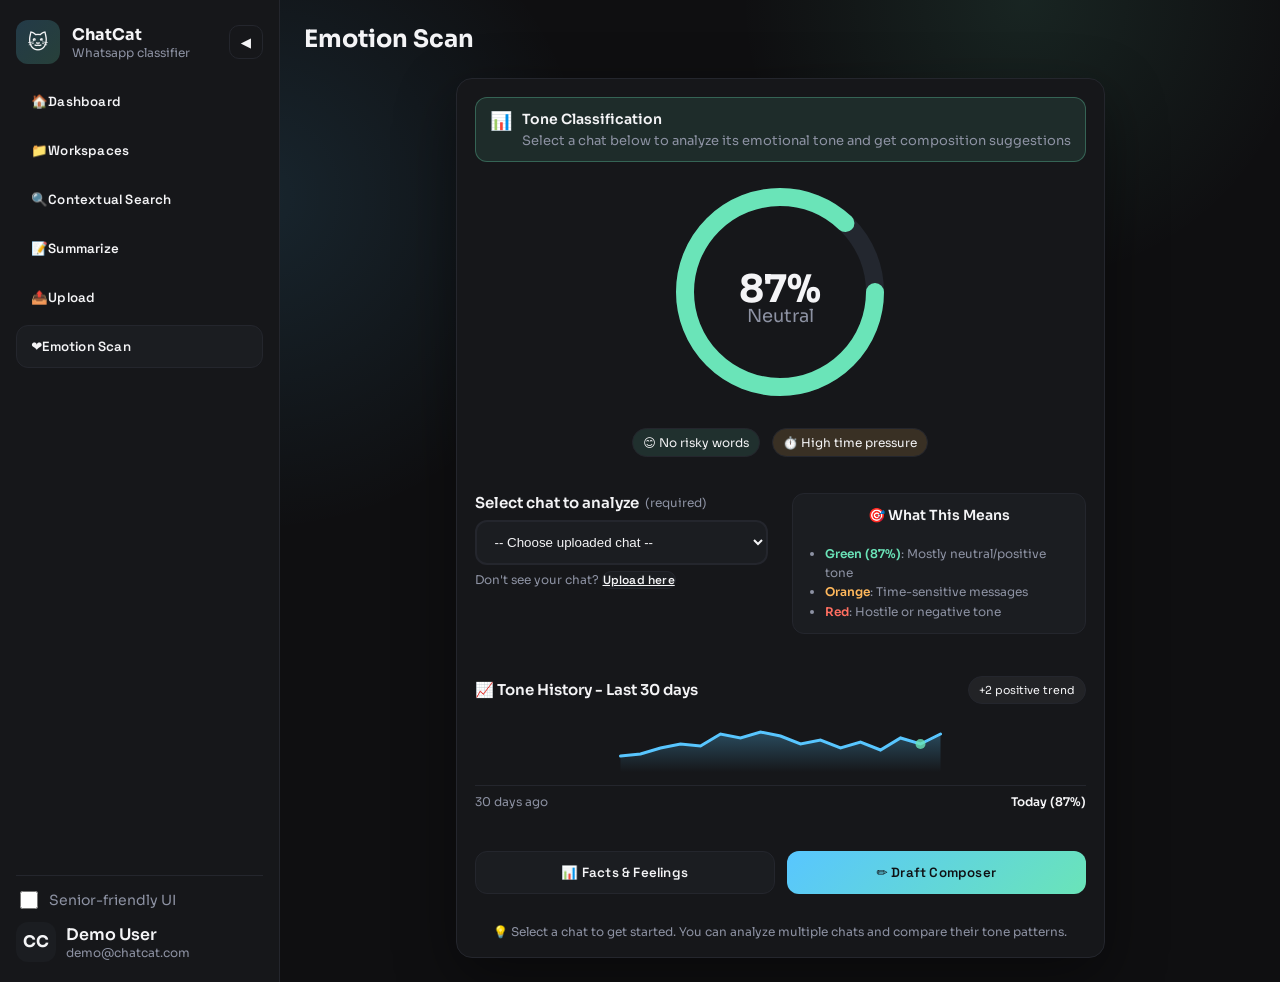
==== commit a66e7a9f: "chore: cleaning up bugs in workspace and emotion scan" ====
--- a/pages/emotion-scan.html
+++ b/pages/emotion-scan.html
@@ -29,6 +29,10 @@
         <button class="nav__item active" data-page="emotion" onclick="location.href='emotion-scan.html'">Emotion Scan</button>
       </nav>
       <div class="sidebar__footer">
+        <label class="toggle">
+          <input type="checkbox" id="seniorToggle" />
+          <span>Senior-friendly UI</span>
+        </label>
         <div class="user">
           <div class="avatar">CC</div>
           <div>
@@ -44,12 +48,6 @@
       <div class="page active" id="emotion-main" data-page="emotion-main">
         <header class="topbar">
           <h2>Emotion Scan</h2>
-          <div class="topbar__actions">
-            <label class="senior-toggle-btn">
-              <input type="checkbox" class="senior-toggle-input" />
-              <span>Senior UI Mode</span>
-            </label>
-          </div>
         </header>
         <section class="panel" style="max-width: 700px; margin: 0 auto;">
           <!-- Info banner -->
@@ -476,21 +474,6 @@
               </div>
             </div>
 
-            <!-- Tone adjustments -->
-            <div style="width: 100%; background: var(--panel-strong); border: 1px solid var(--border); border-radius: 12px; padding: 14px;">
-              <p style="margin: 0 0 12px; font-weight: 600; color: var(--text); font-size: 13px;">Fine-tune tone (optional)</p>
-              <div style="display: flex; gap: 8px;">
-                <label class="toggle" style="margin: 0; flex: 1;" title="Make the message more friendly">
-                  <input type="radio" name="adjustment" />
-                  <span>Soften tone</span>
-                </label>
-                <label class="toggle" style="margin: 0; flex: 1;" title="Reduce word count">
-                  <input type="radio" name="adjustment" />
-                  <span>More concise</span>
-                </label>
-              </div>
-            </div>
-
             <!-- Action buttons -->
             <div style="display: flex; gap: 12px; width: 100%;">
               <button class="primary" style="flex: 1; padding: 12px 16px;" title="Copy message to clipboard">📋 Copy to Clipboard</button>
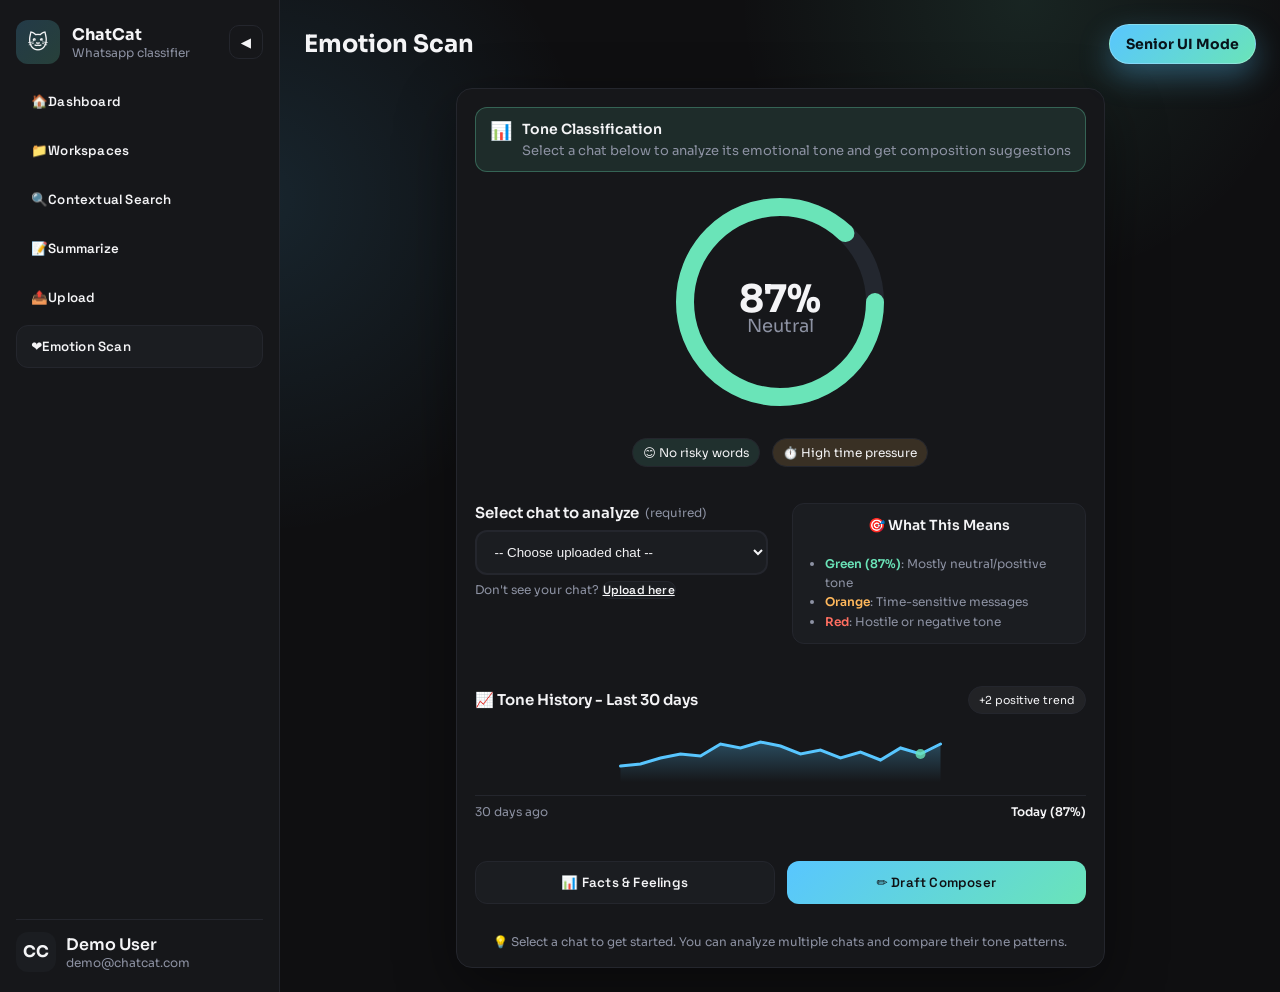
==== commit 7c17fa4a: "Merge branch 'main' of https://github.com/beeppoo/ChatCatWireFrame" ====
--- a/pages/emotion-scan.html
+++ b/pages/emotion-scan.html
@@ -29,10 +29,6 @@
         <button class="nav__item active" data-page="emotion" onclick="location.href='emotion-scan.html'">Emotion Scan</button>
       </nav>
       <div class="sidebar__footer">
-        <label class="toggle">
-          <input type="checkbox" id="seniorToggle" />
-          <span>Senior-friendly UI</span>
-        </label>
         <div class="user">
           <div class="avatar">CC</div>
           <div>
@@ -48,6 +44,12 @@
       <div class="page active" id="emotion-main" data-page="emotion-main">
         <header class="topbar">
           <h2>Emotion Scan</h2>
+          <div class="topbar__actions">
+            <label class="senior-toggle-btn">
+              <input type="checkbox" class="senior-toggle-input" />
+              <span>Senior UI Mode</span>
+            </label>
+          </div>
         </header>
         <section class="panel" style="max-width: 700px; margin: 0 auto;">
           <!-- Info banner -->
